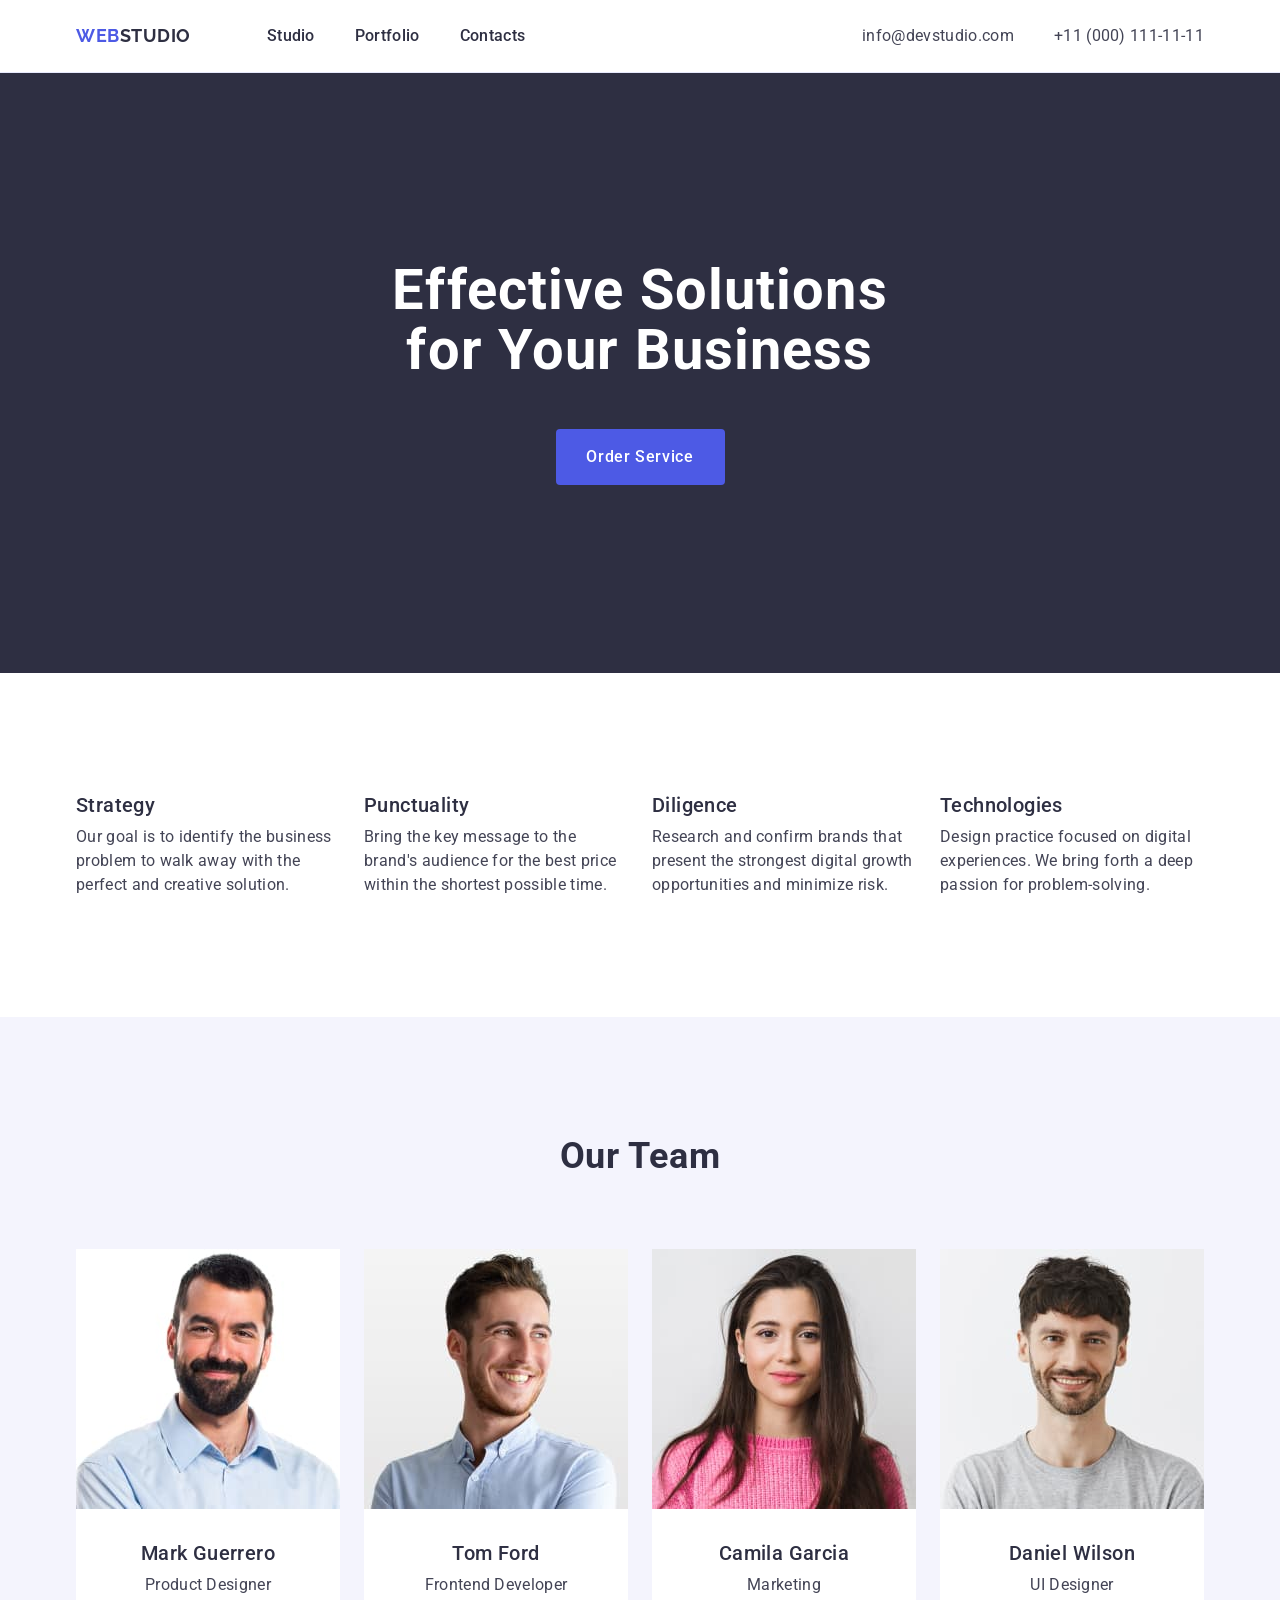
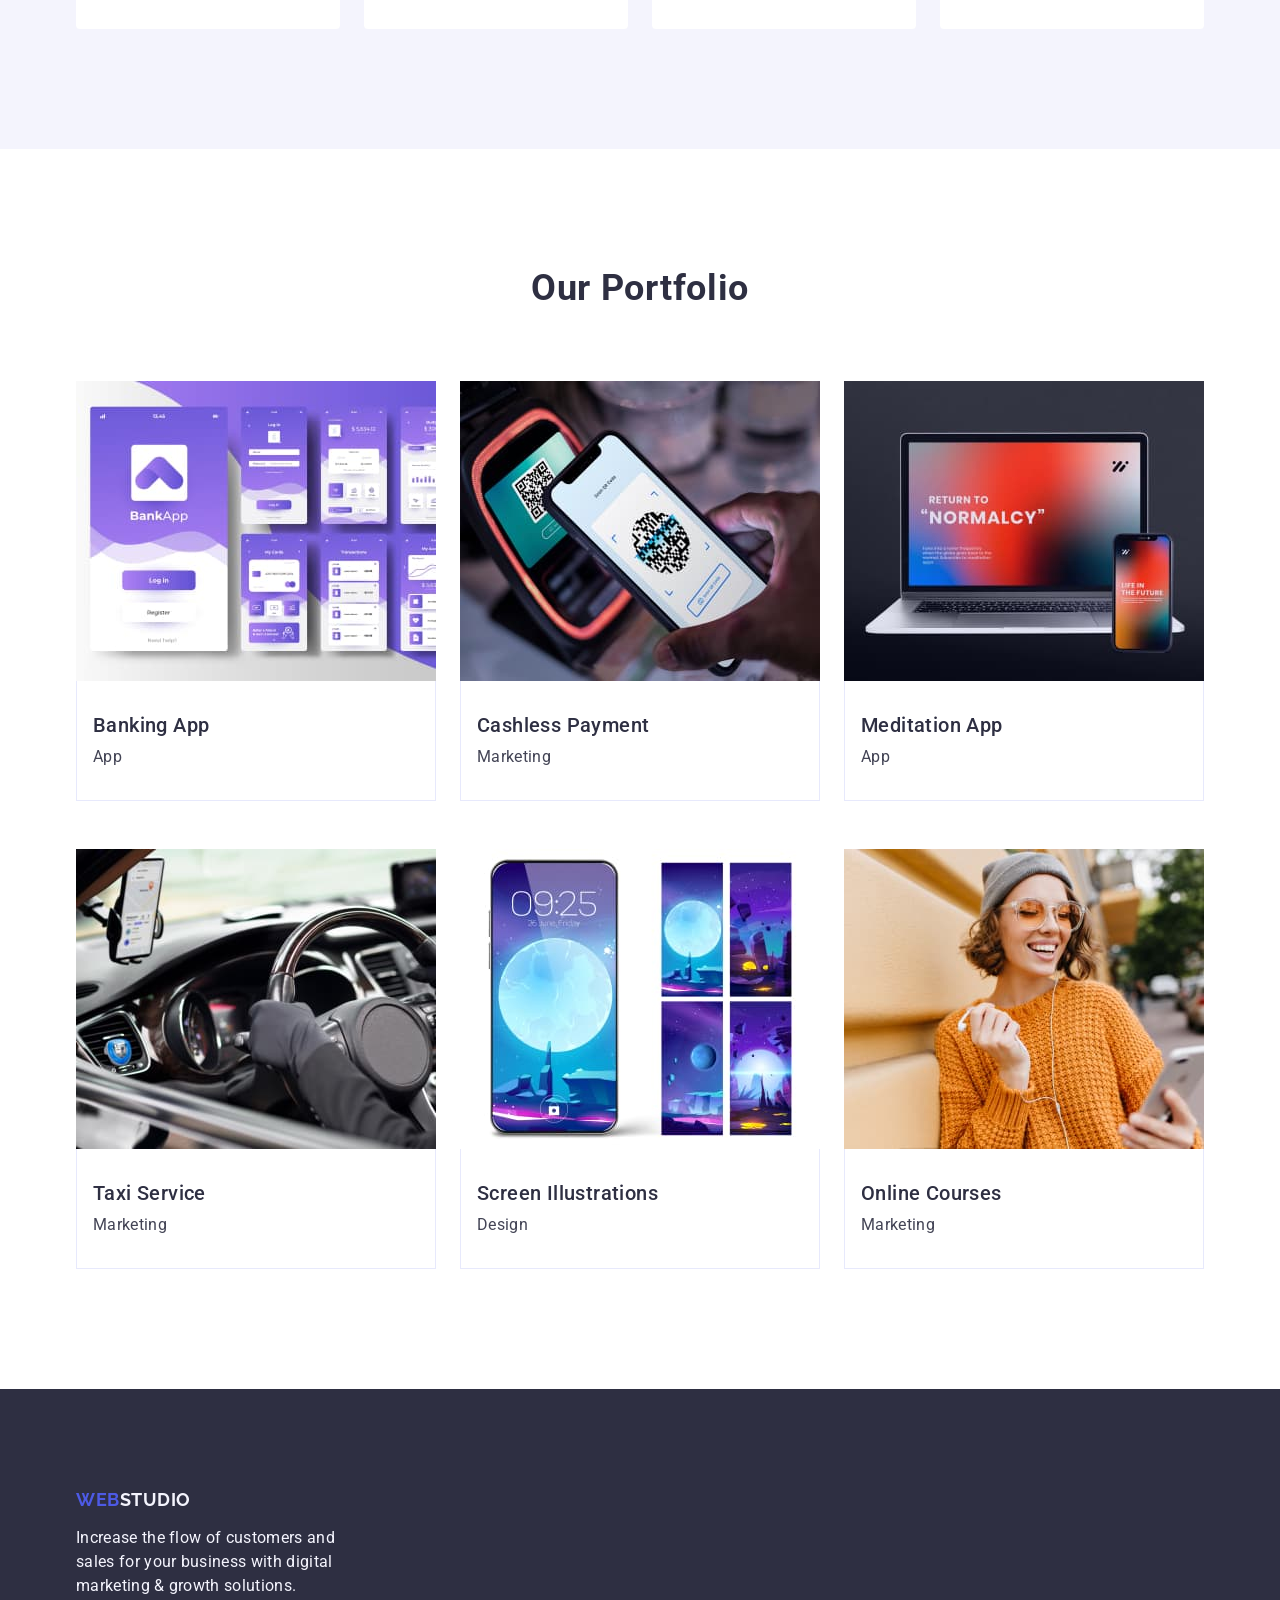
==== index.html @ 922ac71b "Initial commit" ====
<!DOCTYPE html>
<html lang="en">

<head>
    <meta charset="UTF-8">
    <meta name="viewport" content="width=device-width, initial-scale=1.0">
    <title>WebStudio</title>
    <link rel="preconnect" href="https://fonts.googleapis.com">
    <link rel="preconnect" href="https://fonts.gstatic.com" crossorigin>
    <link href="https://fonts.googleapis.com/css2?family=Raleway:wght@700&family=Roboto:wght@400;500;700&display=swap"
        rel="stylesheet">
    <link rel="stylesheet"
        href="https://cdnjs.cloudflare.com/ajax/libs/modern-normalize/3.0.0/modern-normalize.min.css">
    <link rel="stylesheet" href="./css/styles.css">
</head>

<body>
    <!--Navigation-->
    <header class="page-header">
        <div class="container header-container">
            <nav class="header-nav">
                <a class="logo header-logo" href="./index.html">Web<span class="logo-color">Studio</span></a>
                <ul class="nav-list">
                    <li class="nav-item">
                        <a class="nav-link" href="./index.html">Studio</a>
                    </li>
                    <li class="nav-item">
                        <a class="nav-link" href="">Portfolio</a>
                    </li>
                    <li class="nav-item">
                        <a class="nav-link" href="">Contacts</a>
                    </li>
                </ul>
            </nav>
            <address class="contacts">
                <ul class="contacts-list">
                    <li class="contacts-item">
                        <a class="contacts-link" href="mailto:info@devstudio.com">info@devstudio.com</a>
                    </li>
                    <li class="contacts-item">
                        <a class="contacts-link" href="tel:+110001111111">+11 (000) 111-11-11</a>
                    </li>
                </ul>
            </address>
        </div>
    </header>

    <main>
        <!--Hero section-->
        <section class="hero section">
            <div class="container">
                <h1 class="hero-title">Effective Solutions for Your Business</h1>
                <button class="hero-button" type="button">Order Service</button>
            </div>
        </section>
        <!--Benefits section-->
        <section class="benefits section">
            <div class="container">
                <h2 class="section-title visually-hidden">Benefits</h2>
                <ul class="benefits-list">
                    <li class="benefits-item">
                        <h3 class="benefits-item-title">Strategy</h3>
                        <p class="benefits-item-text">Our goal is to identify the business
                            problem to walk away with the perfect and creative solution.
                        </p>
                    </li>
                    <li class="benefits-item">
                        <h3 class="benefits-item-title">Punctuality</h3>
                        <p class="benefits-item-text">Bring the key message to the brand's audience
                            for the best price within the shortest possible
                            time.
                        </p>
                    </li>
                    <li class="benefits-item">
                        <h3 class="benefits-item-title">Diligence</h3>
                        <p class="benefits-item-text">Research and confirm brands that present the strongest
                            digital growth opportunities and minimize
                            risk.
                        </p>
                    </li>
                    <li class="benefits-item">
                        <h3 class="benefits-item-title">Technologies</h3>
                        <p class="benefits-item-text">Design practice focused on digital experiences.
                            We bring forth a deep passion for
                            problem-solving.
                        </p>
                    </li>
                </ul>
            </div>
        </section>
        <!--Team section-->
        <section class="team section">
            <div class="container">
                <h2 class="section-title">Our Team</h2>
                <ul class="team-list">
                    <li class="team-item">
                        <img class="team-item-img" src="./images/mark.jpg" alt="worker Mark" width="264" height="260">
                        <div class="team-item-container">
                            <h3 class="team-item-title">Mark Guerrero</h3>
                            <p class="team-item-text">Product Designer</p>
                        </div>
                    </li>
                    <li class="team-item">
                        <img class="team-item-img" src="./images/tom.jpg" alt="worker Tom" width="264" height="260">
                        <div class="team-item-container">
                            <h3 class="team-item-title">Tom Ford</h3>
                            <p class="team-item-text">Frontend Developer</p>
                        </div>
                    </li>
                    <li class="team-item">
                        <img class="team-item-img" src="./images/camila.jpg" alt="worker Camila" width="264"
                            height="260">
                        <div class="team-item-container">
                            <h3 class="team-item-title">Camila Garcia</h3>
                            <p class="team-item-text">Marketing</p>
                        </div>
                    </li>
                    <li class="team-item">
                        <img class="team-item-img" src="./images/daniel.jpg" alt="worker Daniel" width="264"
                            height="260">
                        <div class="team-item-container">
                            <h3 class="team-item-title">Daniel Wilson</h3>
                            <p class="team-item-text">UI Designer</p>
                        </div>
                    </li>
                </ul>
            </div>
        </section>
        <!--Portfolio section-->
        <section class="portfolio section">
            <div class="container">
                <h2 class="section-title">Our Portfolio</h2>
                <ul class="portfolio-list">
                    <li class="portfolio-item">
                        <img class="portfolio-item-img" src="./images/bankingapp.jpg" alt="banking app design"
                            width="360" height="300">
                        <div class="portfolio-item-container">
                            <h3 class="portfolio-item-title">Banking App</h3>
                            <p class="portfolio-item-text">App</p>
                        </div>
                    </li>
                    <li class="portfolio-item">
                        <img class="portfolio-item-img" src="./images/cashlesspayment.jpg" alt="payment using qr code"
                            width="360" height="300">
                        <div class="portfolio-item-container">
                            <h3 class="portfolio-item-title">Cashless Payment</h3>
                            <p class="portfolio-item-text">Marketing</p>
                        </div>
                    </li>
                    <li class="portfolio-item">
                        <img class="portfolio-item-img" src="./images/meditationapp.jpg" alt="laptop and phone"
                            width="360" height="300">
                        <div class="portfolio-item-container">
                            <h3 class="portfolio-item-title">Meditation App</h3>
                            <p class="portfolio-item-text">App</p>
                        </div>
                    </li>
                    <li class="portfolio-item">
                        <img class="portfolio-item-img" src="./images/taxiservice.jpg" alt="car interior" width="360"
                            height="300">
                        <div class="portfolio-item-container">
                            <h3 class="portfolio-item-title">Taxi Service</h3>
                            <p class="portfolio-item-text">Marketing</p>
                        </div>
                    </li>
                    <li class="portfolio-item">
                        <img class="portfolio-item-img" src="./images/screenillustrations.jpg" alt="phone home screen"
                            width="360" height="300">
                        <div class="portfolio-item-container">
                            <h3 class="portfolio-item-title">Screen Illustrations</h3>
                            <p class="portfolio-item-text">Design</p>
                        </div>
                    </li>
                    <li class="portfolio-item">
                        <img class="portfolio-item-img" src="./images/onlinecourses.jpg"
                            alt="girl with headphones and a phone in her hands" width="360" height="300">
                        <div class="portfolio-item-container">
                            <h3 class="portfolio-item-title">Online Courses</h3>
                            <p class="portfolio-item-text">Marketing</p>
                        </div>
                    </li>
                </ul>
            </div>
        </section>
    </main>

    <footer class="page-footer">
        <div class="container">
            <a class="logo footer-logo" href="./index.html">Web<span class="logo-color">Studio</span></a>
            <p class="footer-text">Increase the flow of customers and sales for your business
                with digital marketing & growth solutions.
            </p>
        </div>
    </footer>
</body>

</html>
---- css/styles.css ----
ul,
ol {
    list-style-type: none;
    margin: 0;
    padding: 0;
}

.container {
    max-width: 1158px;
    padding: 0 15px;
    margin: 0 auto;
}

h1, h2, h3, h4, h5, h6, p {
    margin: 0;
}

a {
    text-decoration: none;
    color: inherit;
}

button {
    cursor: pointer;
}

body {
    font-family: "Roboto", sans-serif;
    color: #434455;
    background-color: #fff;
}

img {
    display: block;
    max-width: 100%;
    height: auto;
}

.section {
    padding: 120px 0;
}

/*=============HEADER STYLES==========*/
.page-header {
    border-bottom: 1px solid #e7e9fc;
}

.header-container {
    display: flex;
    align-items: center;
}

.header-nav {
    display: flex;
    align-items: center;
}

.nav-list {
    display: flex;
    align-items: center;
    gap: 40px;
}

.header-logo {
    padding: 24px 0;
    margin-right: 76px;
}

.logo {
    font-family: "Raleway", sans-serif;
    font-weight: 700;
    font-size: 18px;
    line-height: 1.17;
    letter-spacing: 0.03em;
    text-transform: uppercase;
    color: #4d5ae5;
}

.header-logo .logo-color {
    color: #2e2f42;
}

.nav-link {
    display: block;
    padding: 24px 0;
    font-weight: 500;
    font-size: 16px;
    line-height: 1.5;
    letter-spacing: 0.02em;
    color: #2e2f42;
}

.nav-link:hover,
.nav-link:focus,
.contacts-link:hover,
.contacts-link:focus {
    color: #404bbf;
}

.contacts {
    font-style: normal;
    margin-left: auto;
}

.contacts-list {
    display: flex;
    align-items: center;
    gap: 40px;
}

.contacts-link {
    font-size: 16px;
    line-height: 1.5;
    letter-spacing: 0.02em;
    color: #434455;
    display: block;
    padding: 24px 0;
}

/*============/HEADER STYLES==========*/

/*=============MAIN STYLES============*/
.section-title {
    font-weight: 700;
    font-size: 36px;
    line-height: 1.11;
    letter-spacing: 0.02em;
    text-align: center;
    color: #2e2f42;
    text-transform: capitalize;
    margin-bottom: 72px;
}

.hero {
    padding: 188px 0;
}

.hero {
    background-color: #2e2f42;
}

.hero-title {
    font-weight: 700;
    font-size: 56px;
    line-height: 1.07;
    letter-spacing: 0.02em;
    text-align: center;
    color: #fff;
    margin-right: auto;
    margin-left: auto;
    margin-bottom: 48px;
    max-width: 496px;
}

.hero-button {
    font-weight: 500;
    font-size: 16px;
    line-height: 1.5;
    letter-spacing: 0.04em;
    color: #fff;
    background-color: #4d5ae5;
    margin-right: auto;
    margin-left: auto;
    display: block;
    min-width: 169px;
    height: 56px;
    border: none;
    border-radius: 4px;
}

.hero-button:hover,
.hero-button:focus {
    background-color: #404bbf;
}

.benefits-list {
    display: flex;
    gap: 24px;
}

.benefits-item {
    width: calc((100% - 72px) / 4);
}

.benefits-item-title {
    font-weight: 500;
    font-size: 20px;
    line-height: 1.2;
    letter-spacing: 0.02em;
    color: #2e2f42;
    margin-bottom: 8px;
}

.benefits-item-text {
    font-size: 16px;
    line-height: 1.5;
    letter-spacing: 0.02em;
    color: #434455;
}

.visually-hidden {
    position: absolute;
    width: 1px;
    height: 1px;
    margin: -1px;
    border: 0;
    padding: 0;
    white-space: nowrap;
    clip-path: inset(100%);
    clip: rect(0 0 0 0);
    overflow: hidden;
}

.team {
    background-color: #f4f4fd;
}

.team-item {
    background-color: #FFFFFF;
    border-radius: 0 0 4px 4px;
    width: calc((100% - 72) / 4);
}

.team-list {
    display: flex;
    gap: 24px;
}

.team-item-container {
    padding: 32px 0;
}

.team-item-title {
    font-weight: 500;
    font-size: 20px;
    line-height: 1.2;
    letter-spacing: 0.02em;
    text-align: center;
    color: #2e2f42;
    margin-bottom: 8px;
}

.team-item-text {
    font-size: 16px;
    line-height: 1.5;
    letter-spacing: 0.02em;
    text-align: center;
    color: #434455;
}

.portfolio-list {
    display: flex;
    flex-wrap:wrap;
    column-gap: 24px;
    row-gap: 48px;
}

.portfolio-item-title {
    font-weight: 500;
    font-size: 20px;
    line-height: 1.2;
    letter-spacing: 0.02em;
    color: #2e2f42;
    margin-bottom: 8px;
}

.portfolio-item-text {
    font-size: 16px;
    line-height: 1.5;
    letter-spacing: 0.02em;
    color: #434455;
}

.portfolio-item-container {
    border-bottom: 1px solid #e7e9fc;
    border-left: 1px solid #e7e9fc;
    border-right: 1px solid #e7e9fc;
    padding: 32px 16px;
    width: 360px;
    height: 120px;
}

.portfolio-item {
    width: calc((100% - 48px) / 3);
}
/*============/MAIN STYLES============*/

/*=============FOOTER STYLES==========*/
.page-footer {
    background-color: #2e2f42;
    padding: 100px 0;
}

.footer-logo .logo-color {
    color: #f4f4fd;
}

.footer-text {
    font-size: 16px;
    line-height: 1.5;
    letter-spacing: 0.02em;
    color: #f4f4fd;
    width: 264px;
}

.footer-logo {
    display: inline-block;
    margin-bottom: 16px;
}

/*============/FOOTER STYLES==========*/
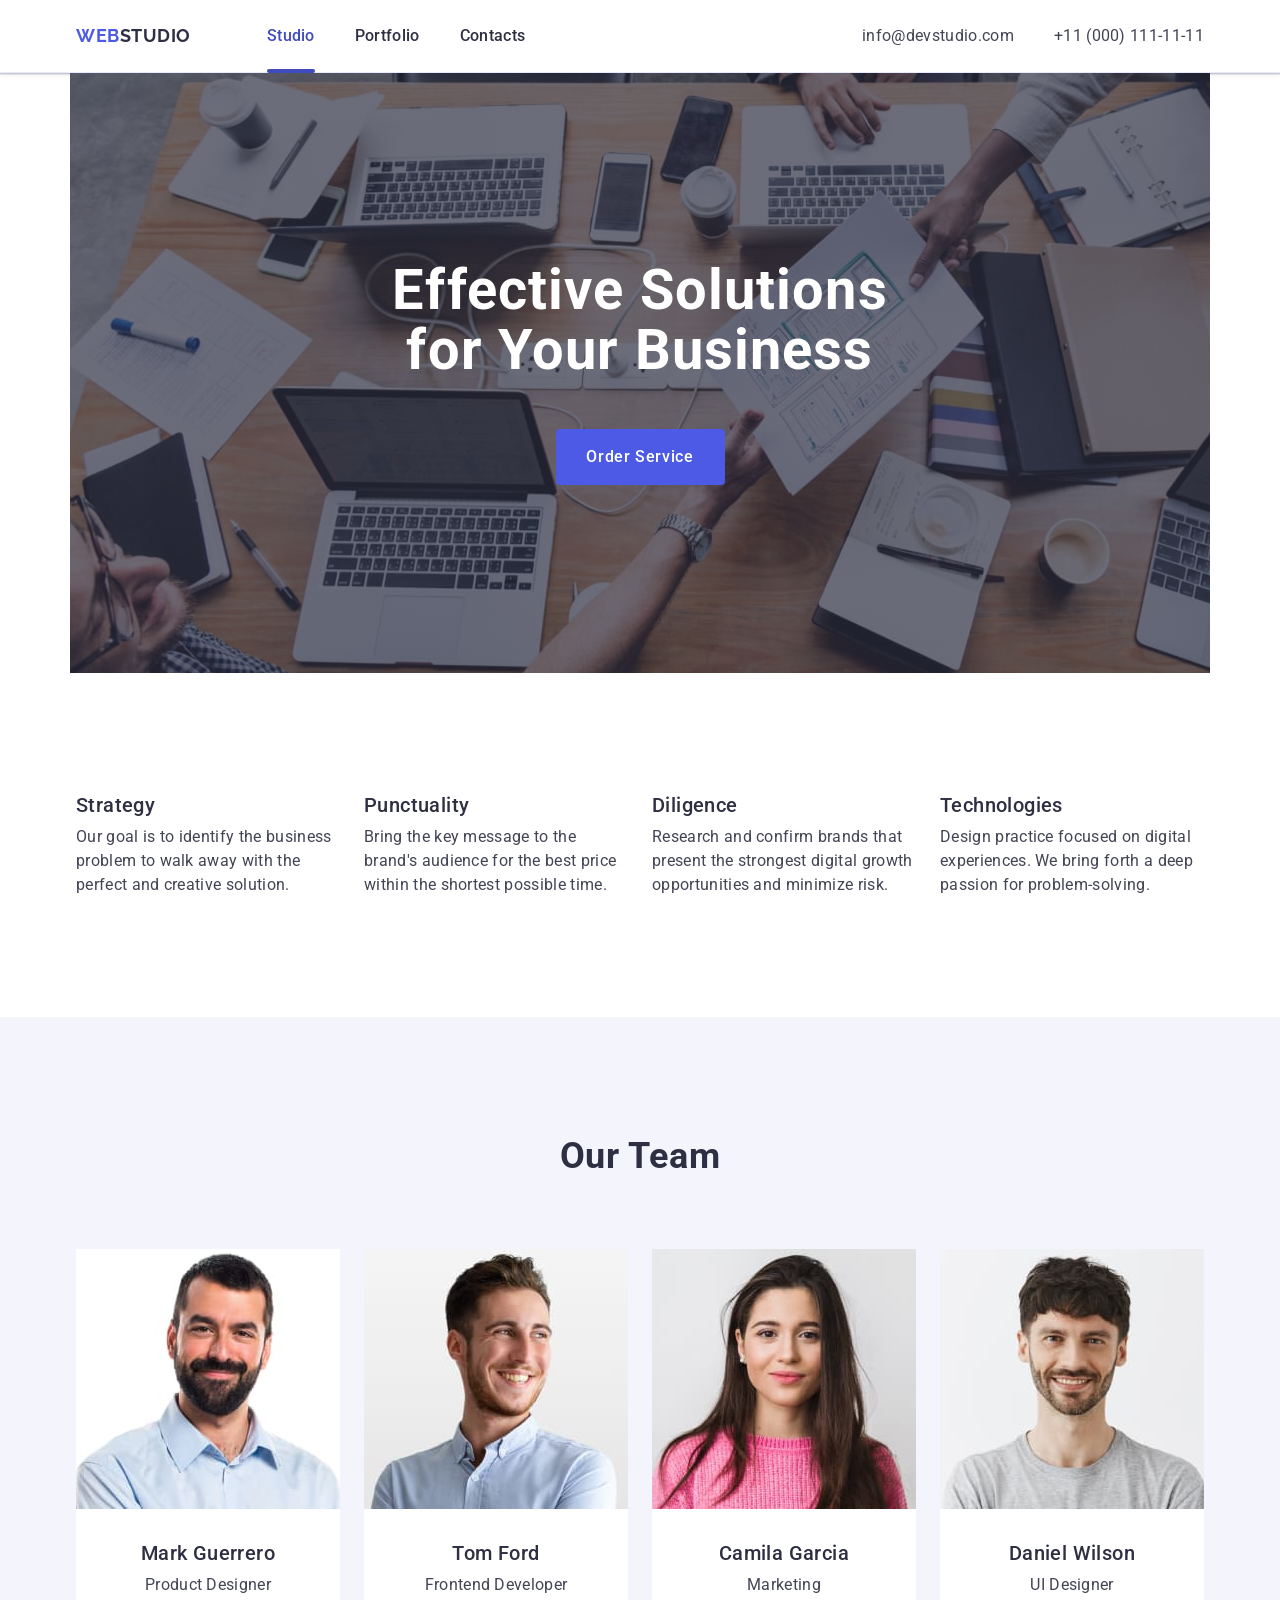
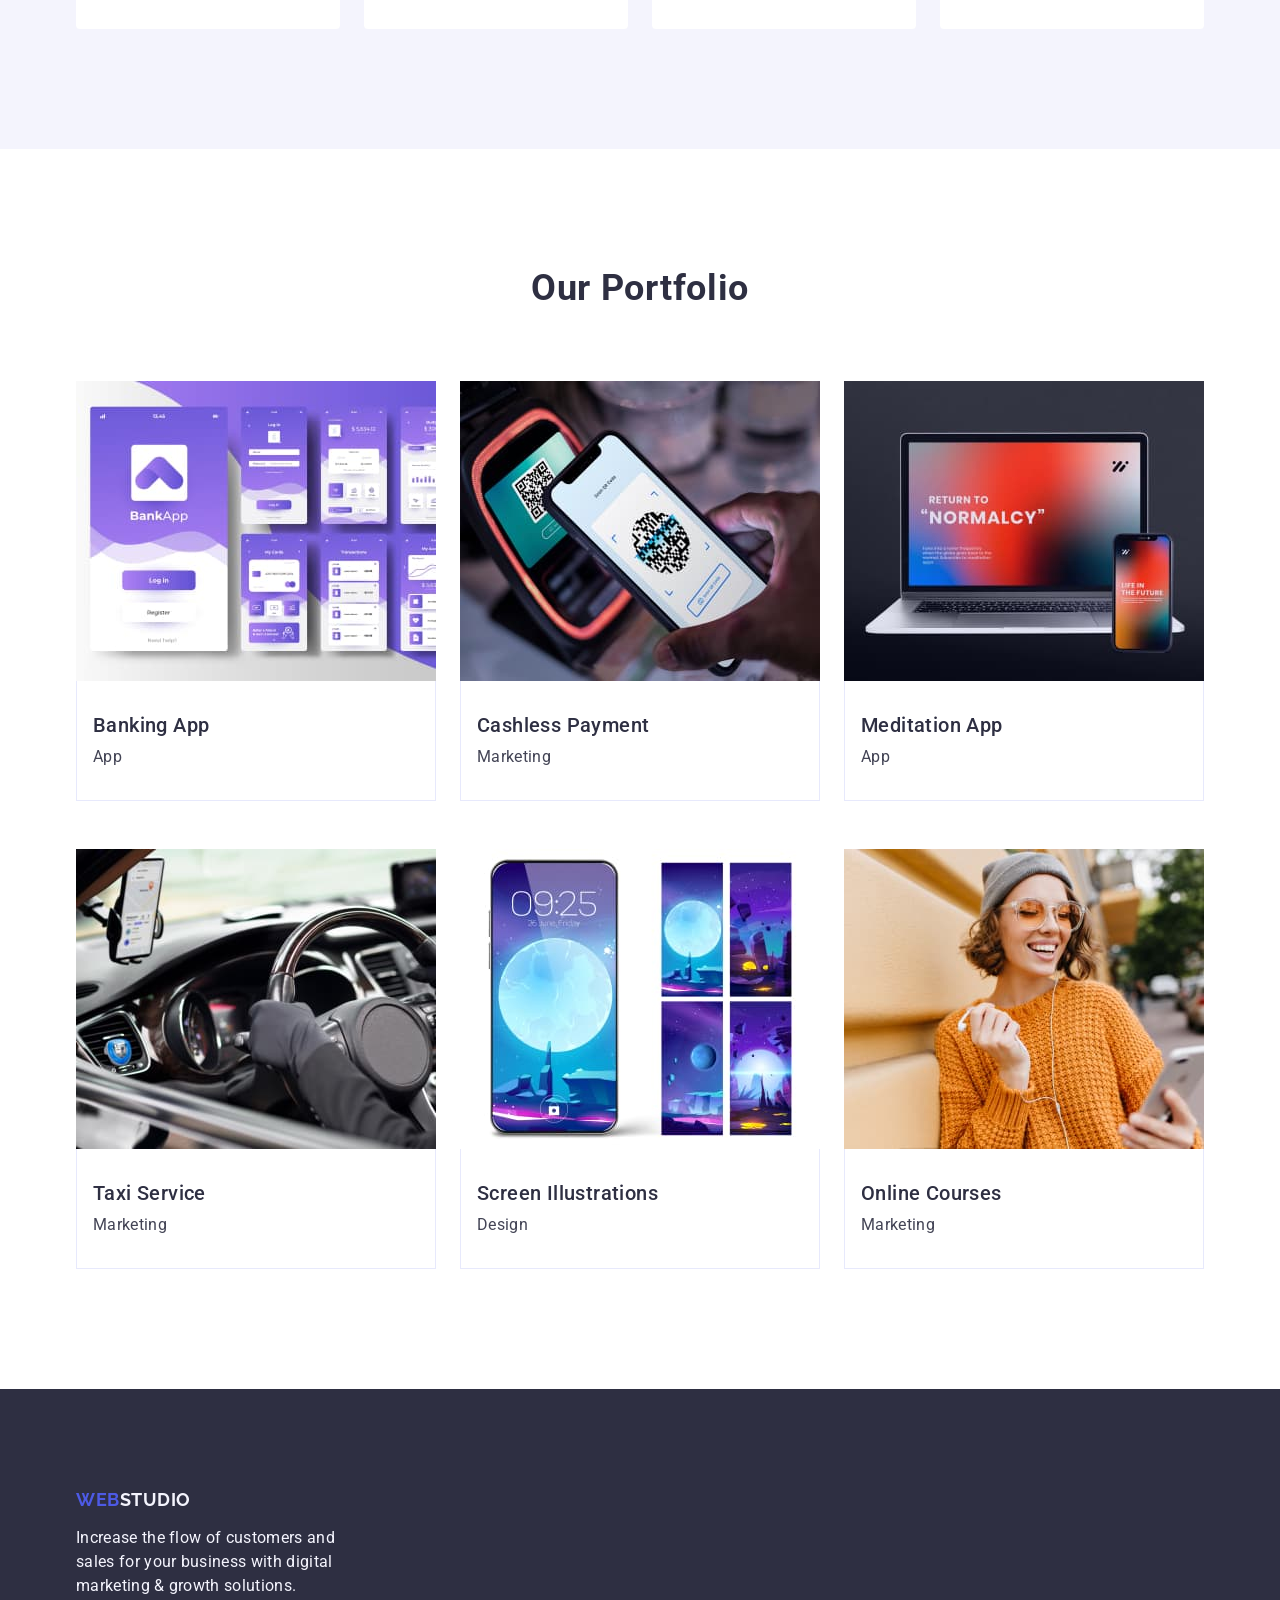
==== commit 64e8bf58: "hm4-edits" ====
--- a/index.html
+++ b/index.html
@@ -22,7 +22,7 @@
                 <a class="logo header-logo" href="./index.html">Web<span class="logo-color">Studio</span></a>
                 <ul class="nav-list">
                     <li class="nav-item">
-                        <a class="nav-link" href="./index.html">Studio</a>
+                        <a class="nav-link current" href="./index.html">Studio</a>
                     </li>
                     <li class="nav-item">
                         <a class="nav-link" href="">Portfolio</a>
--- a/css/styles.css
+++ b/css/styles.css
@@ -43,6 +43,7 @@
 /*=============HEADER STYLES==========*/
 .page-header {
     border-bottom: 1px solid #e7e9fc;
+    box-shadow: 0 1px 6px 0 rgba(46, 47, 66, 0.08), 0 1px 1px 0 rgba(46, 47, 66, 0.16), 0 2px 1px 0 rgba(46, 47, 66, 0.08);
 }
 
 .header-container {
@@ -59,6 +60,21 @@
     display: flex;
     align-items: center;
     gap: 40px;
+}
+
+.nav-link.current {
+    position: relative;
+}
+
+.nav-link.current::after {
+    content: "";
+    position: absolute;
+    left: 0;
+    bottom: -1px;
+    border-radius: 2px;
+    width: 100%;
+    height: 4px;
+    background-color: #404bbf;
 }
 
 .header-logo {
@@ -88,12 +104,14 @@
     line-height: 1.5;
     letter-spacing: 0.02em;
     color: #2e2f42;
+    transition: color 250ms cubic-bezier(0.4, 0, 0.2, 1);
 }
 
 .nav-link:hover,
 .nav-link:focus,
 .contacts-link:hover,
-.contacts-link:focus {
+.contacts-link:focus,
+.nav-link.current {
     color: #404bbf;
 }
 
@@ -115,6 +133,7 @@
     color: #434455;
     display: block;
     padding: 24px 0;
+    transition: color 250ms cubic-bezier(0.4, 0, 0.2, 1);
 }
 
 /*============/HEADER STYLES==========*/
@@ -136,9 +155,12 @@
 }
 
 .hero {
-    background-color: #2e2f42;
-}
-
+    background-image: linear-gradient(rgba(46, 47, 66, 0.7), rgba(46, 47, 66, 0.7)), url(../images/office.jpg);
+    background-repeat: no-repeat;
+    max-width: 1140px;
+    margin-left: auto;
+    margin-right: auto;
+}
 .hero-title {
     font-weight: 700;
     font-size: 56px;
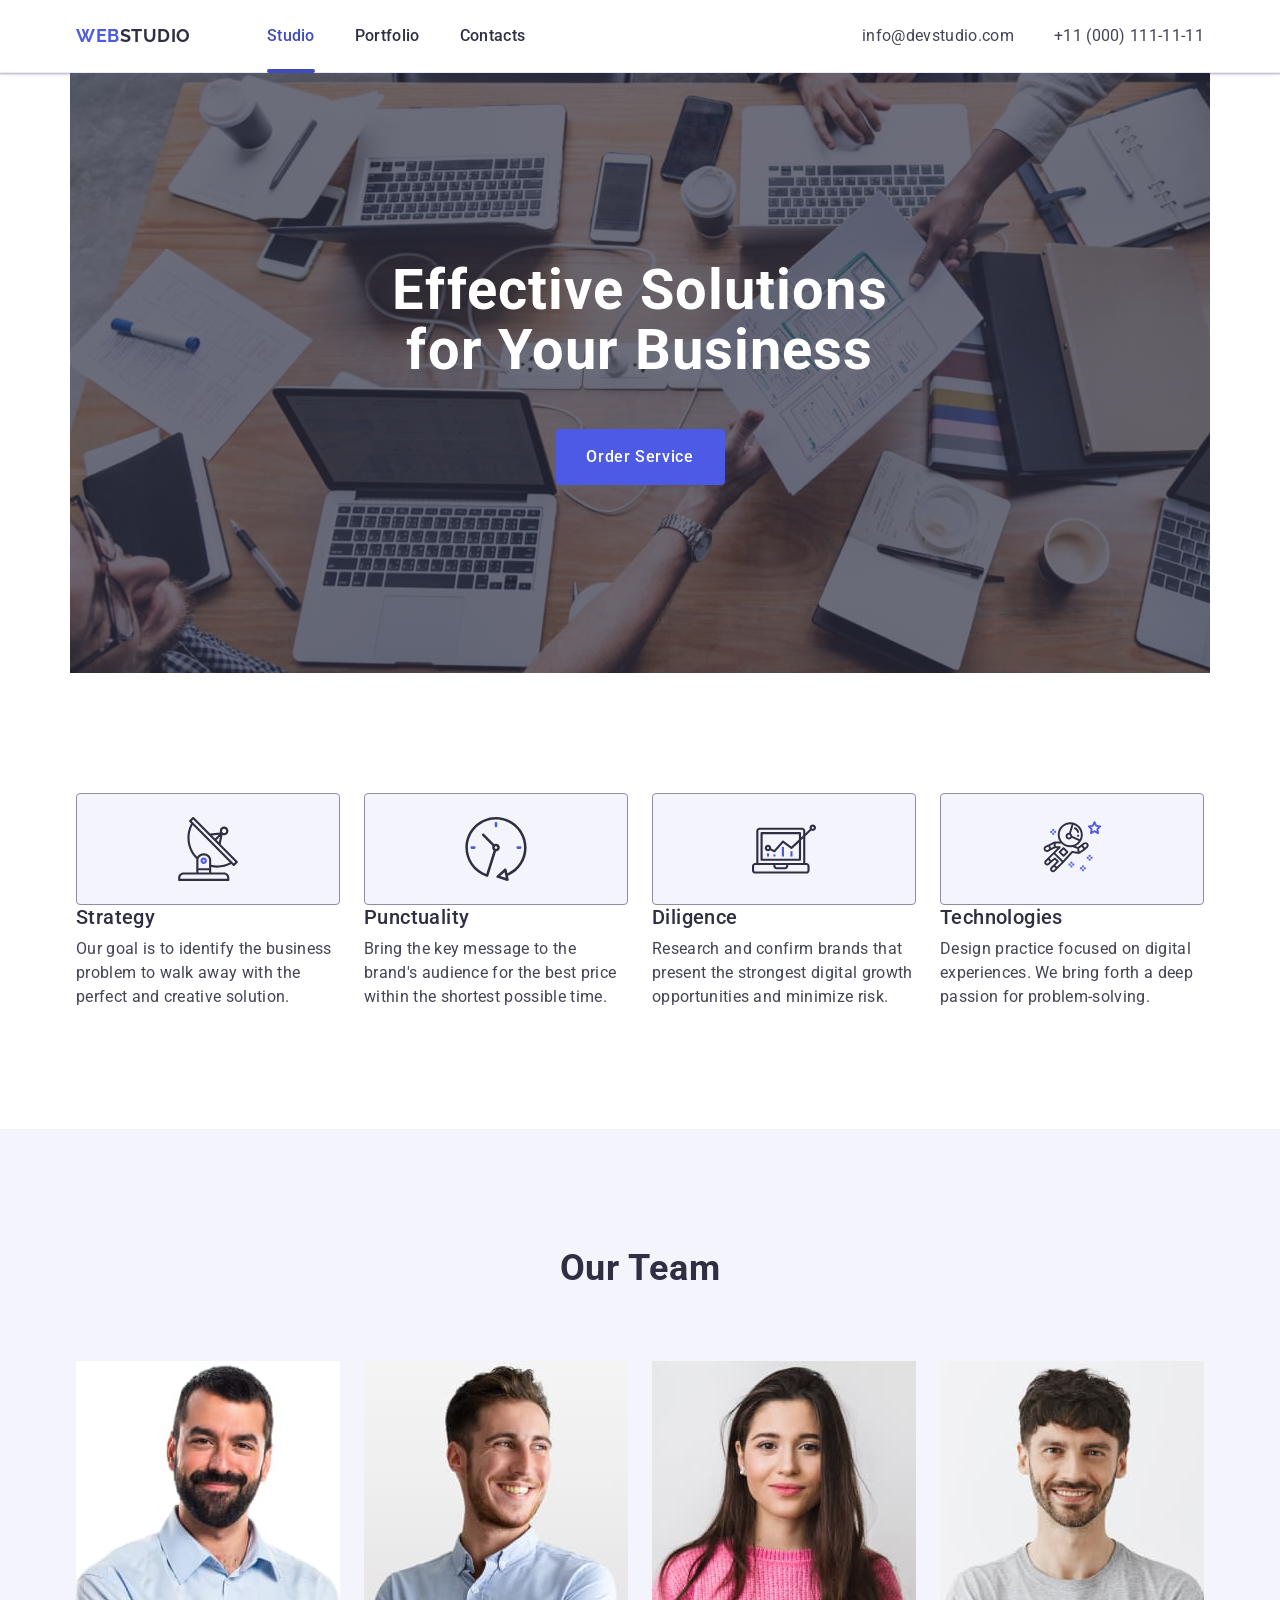
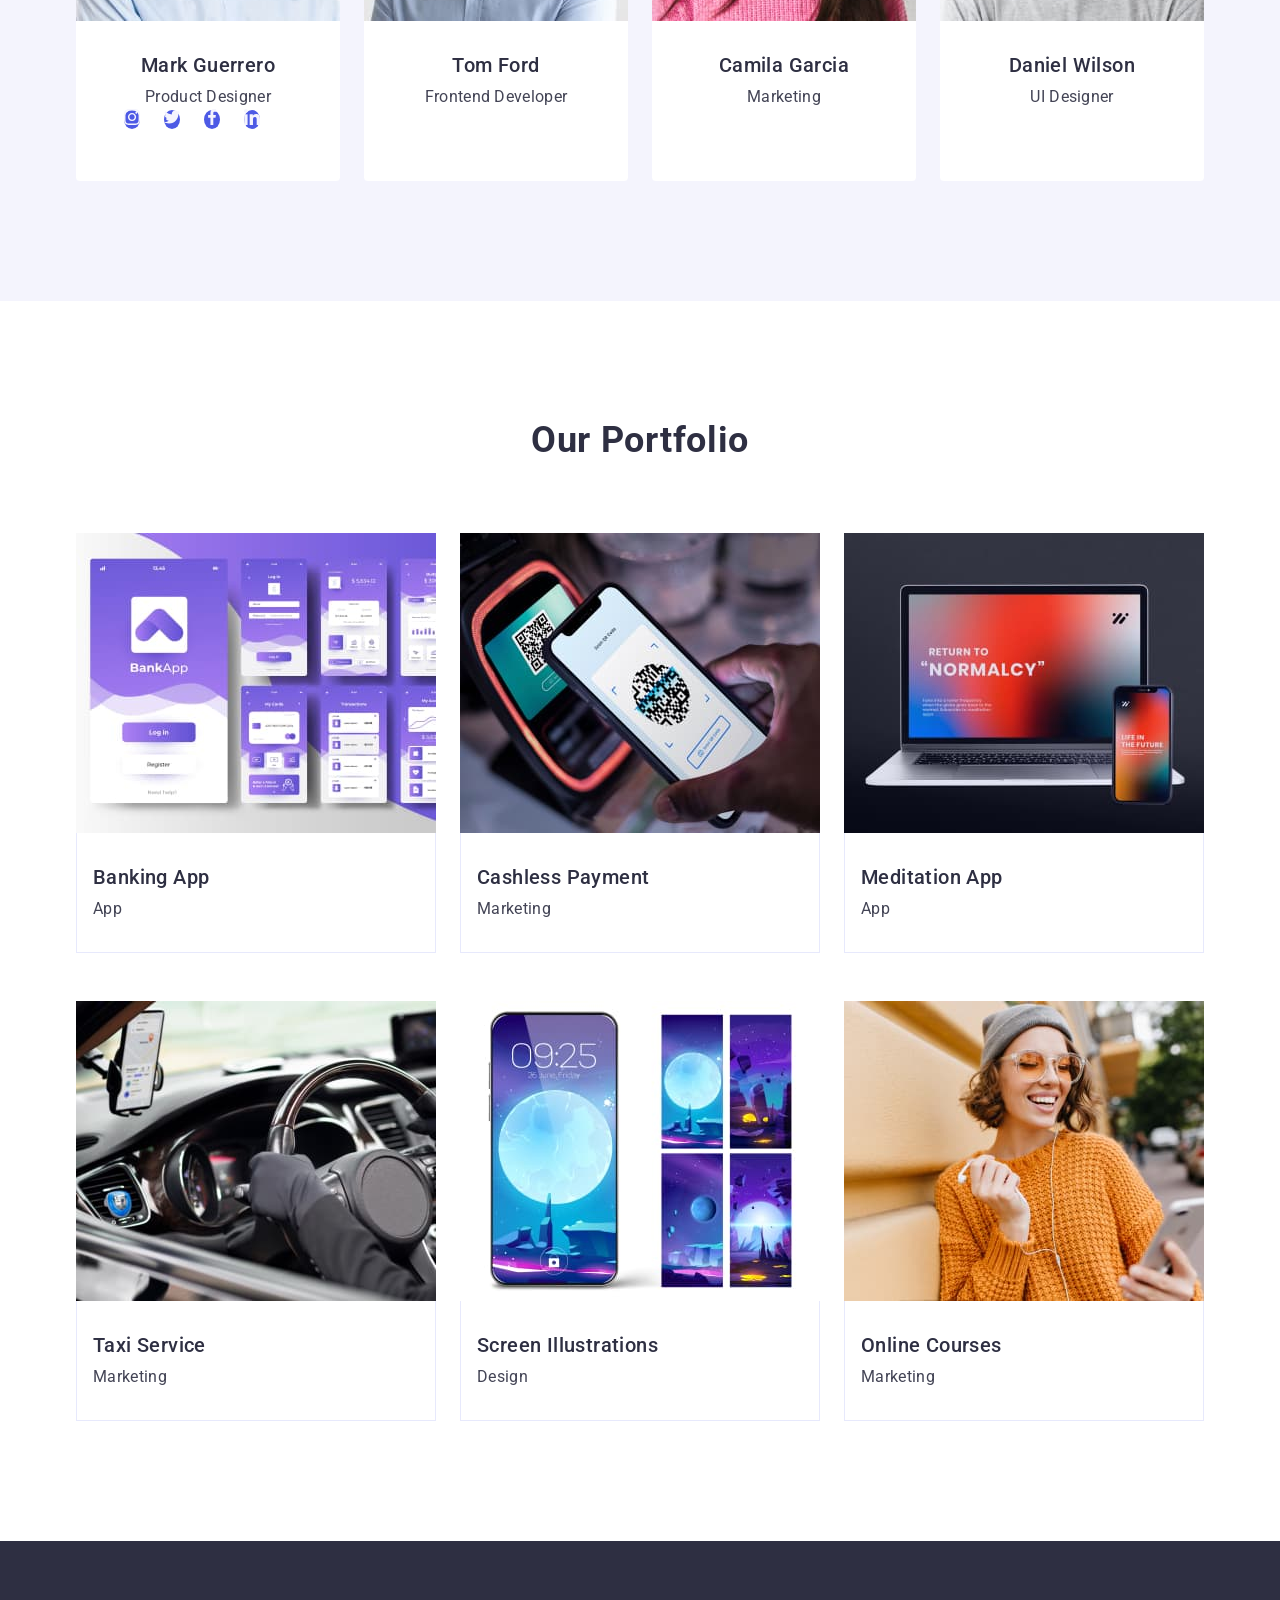
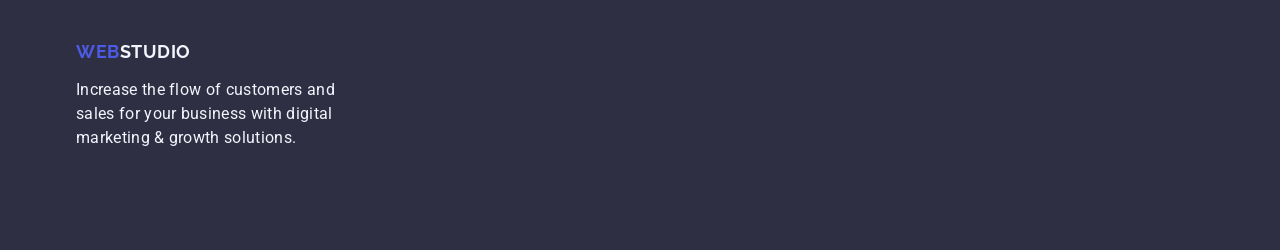
==== commit bbfb13c4: "hm3-edits" ====
--- a/index.html
+++ b/index.html
@@ -59,12 +59,22 @@
                 <h2 class="section-title visually-hidden">Benefits</h2>
                 <ul class="benefits-list">
                     <li class="benefits-item">
+                        <div class="benefits-icon-container">
+                            <svg class="benefits-icon" width="64" height="64">
+                                <use href="./images/symbol-defs.svg#icon-antenna"></use>
+                            </svg>
+                        </div>
                         <h3 class="benefits-item-title">Strategy</h3>
                         <p class="benefits-item-text">Our goal is to identify the business
                             problem to walk away with the perfect and creative solution.
                         </p>
                     </li>
                     <li class="benefits-item">
+                        <div class="benefits-icon-container">
+                            <svg class="benefits-icon" width="64" height="64">
+                                <use href="./images/symbol-defs.svg#icon-clock"></use>
+                            </svg>
+                        </div>
                         <h3 class="benefits-item-title">Punctuality</h3>
                         <p class="benefits-item-text">Bring the key message to the brand's audience
                             for the best price within the shortest possible
@@ -72,6 +82,11 @@
                         </p>
                     </li>
                     <li class="benefits-item">
+                        <div class="benefits-icon-container">
+                            <svg class="benefits-icon" width="64" height="64">
+                                <use href="./images/symbol-defs.svg#icon-diagram"></use>
+                            </svg>
+                        </div>
                         <h3 class="benefits-item-title">Diligence</h3>
                         <p class="benefits-item-text">Research and confirm brands that present the strongest
                             digital growth opportunities and minimize
@@ -79,6 +94,11 @@
                         </p>
                     </li>
                     <li class="benefits-item">
+                        <div class="benefits-icon-container">
+                            <svg class="benefits-icon" width="64" height="64">
+                                <use href="./images/symbol-defs.svg#icon-astronaut"></use>
+                            </svg>
+                        </div>
                         <h3 class="benefits-item-title">Technologies</h3>
                         <p class="benefits-item-text">Design practice focused on digital experiences.
                             We bring forth a deep passion for
@@ -98,6 +118,38 @@
                         <div class="team-item-container">
                             <h3 class="team-item-title">Mark Guerrero</h3>
                             <p class="team-item-text">Product Designer</p>
+                            <div class="svg-icon-container">
+                                <ul class="team-item-list">
+                                    <li class="team-list-icon">
+                                        <a href="" class="team-link-icon">
+                                            <svg class="team-icon-svg" width="16" height="16">
+                                                <use href="./images/symbol-defs.svg#icon-instagram"></use>
+                                            </svg>
+                                        </a>
+                                    </li>
+                                    <li class="team-list-icon">
+                                        <a href="" class="team-link-icon">
+                                            <svg class="team-icon-svg" width="16" height="16">
+                                                <use href="./images/symbol-defs.svg#icon-twitter"></use>
+                                            </svg>
+                                        </a>
+                                    </li>
+                                    <li class="team-list-icon">
+                                        <a href="" class="team-link-icon">
+                                            <svg class="team-icon-svg" width="16" height="16">
+                                                <use href="./images/symbol-defs.svg#icon-facebook"></use>
+                                            </svg>
+                                        </a>
+                                    </li>
+                                    <li class="team-list-icon">
+                                        <a href="" class="team-link-icon">
+                                            <svg class="team-icon-svg" width="16" height="16">
+                                                <use href="./images/symbol-defs.svg#icon-linkedin"></use>
+                                            </svg>
+                                        </a>
+                                    </li>
+                                </ul>
+                            </div>
                         </div>
                     </li>
                     <li class="team-item">
--- a/css/styles.css
+++ b/css/styles.css
@@ -202,6 +202,18 @@
 
 .benefits-item {
     width: calc((100% - 72px) / 4);
+}
+
+.benefits-icon-container {
+    background: #f4f4fd;
+    border: 1px solid #8e8f99;
+    border-radius: 4px;
+    width: 264px;
+    height: 112px;
+    display: flex;
+    align-items: center;
+    justify-content: center;
+        
 }
 
 .benefits-item-title {
@@ -252,6 +264,25 @@
     padding: 32px 0;
 }
 
+.svg-icon-container {
+    width: 232px;
+    height: 40px;
+}
+
+.team-link-icon {
+    width: 40px;
+    height: 40px;
+    background: #4D5AE5;
+    border-radius: 50%;
+}
+
+.team-item-list {
+    display: flex;
+    align-items: center;
+    justify-content: center;
+    column-gap: 24px;
+}
+
 .team-item-title {
     font-weight: 500;
     font-size: 20px;
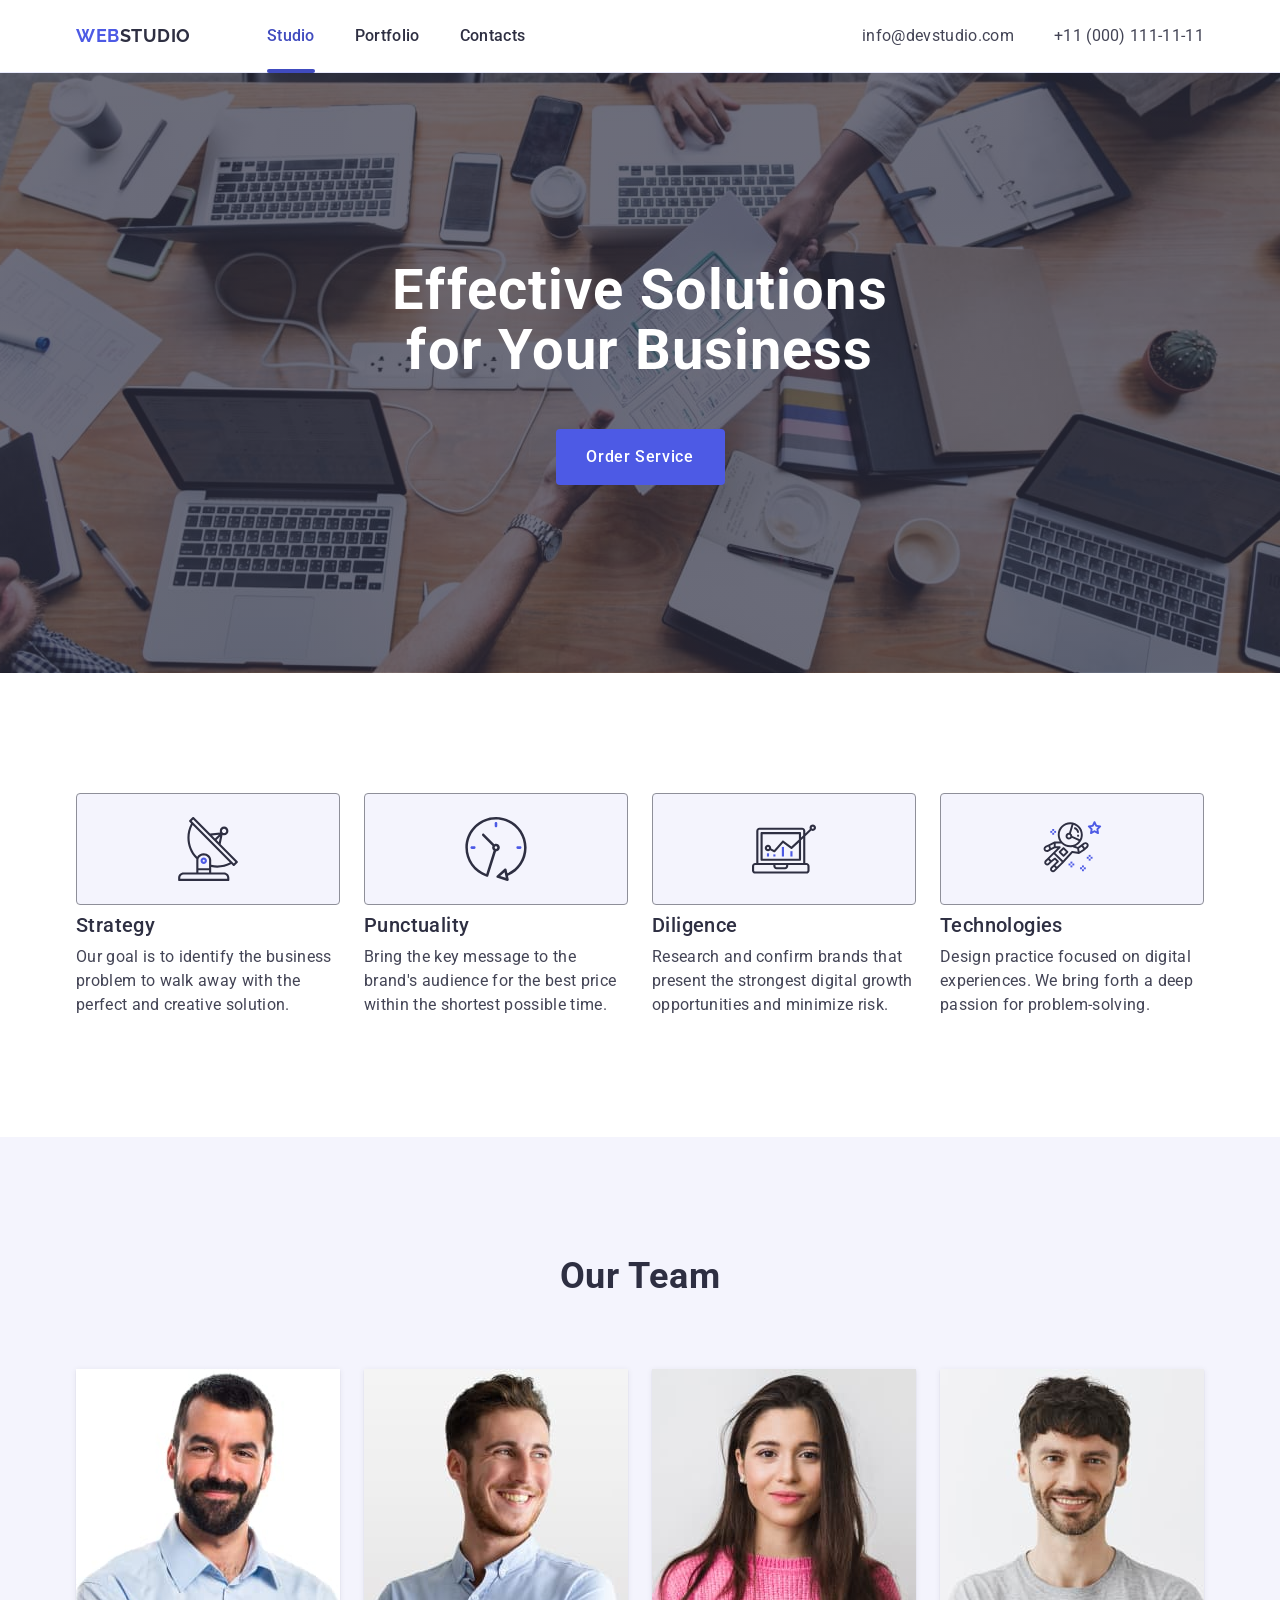
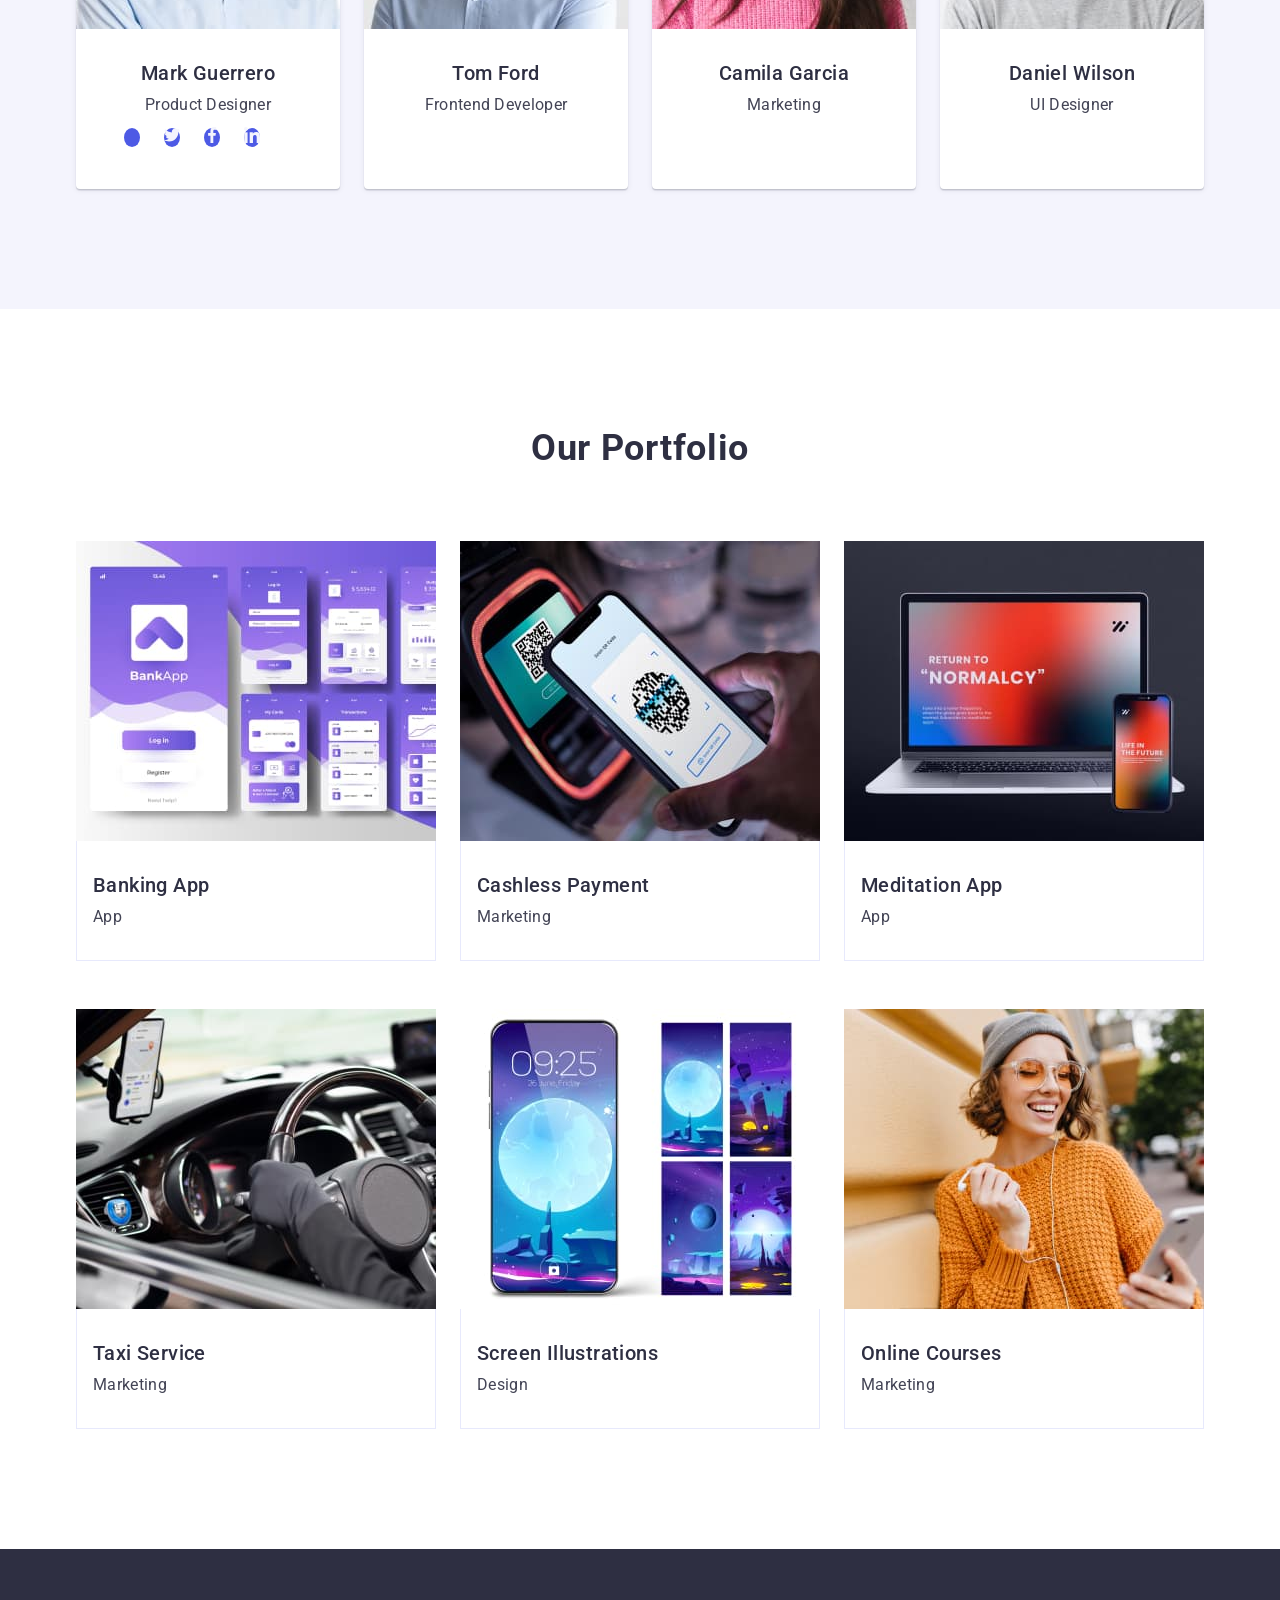
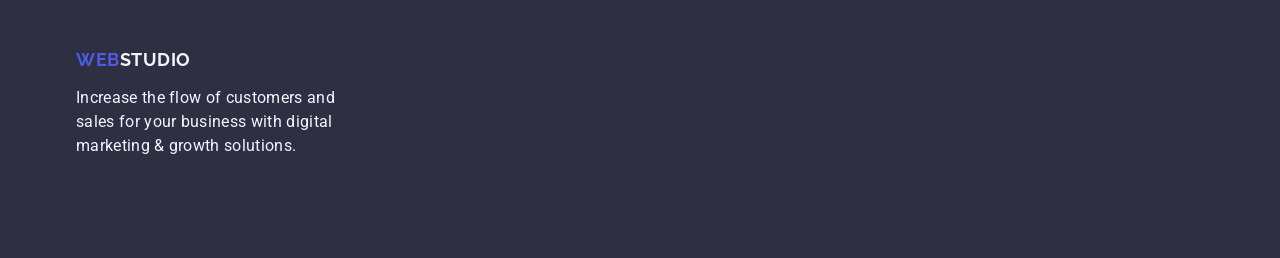
==== commit 773ad654: "edits" ====
--- a/index.html
+++ b/index.html
@@ -61,7 +61,7 @@
                     <li class="benefits-item">
                         <div class="benefits-icon-container">
                             <svg class="benefits-icon" width="64" height="64">
-                                <use href="./images/symbol-defs.svg#icon-antenna"></use>
+                                <use href="./images/icons.svg#icon-antenna"></use>
                             </svg>
                         </div>
                         <h3 class="benefits-item-title">Strategy</h3>
@@ -72,7 +72,7 @@
                     <li class="benefits-item">
                         <div class="benefits-icon-container">
                             <svg class="benefits-icon" width="64" height="64">
-                                <use href="./images/symbol-defs.svg#icon-clock"></use>
+                                <use href="./images/icons.svg#icon-clock"></use>
                             </svg>
                         </div>
                         <h3 class="benefits-item-title">Punctuality</h3>
@@ -84,7 +84,7 @@
                     <li class="benefits-item">
                         <div class="benefits-icon-container">
                             <svg class="benefits-icon" width="64" height="64">
-                                <use href="./images/symbol-defs.svg#icon-diagram"></use>
+                                <use href="./images/icons.svg#icon-diagram"></use>
                             </svg>
                         </div>
                         <h3 class="benefits-item-title">Diligence</h3>
@@ -96,7 +96,7 @@
                     <li class="benefits-item">
                         <div class="benefits-icon-container">
                             <svg class="benefits-icon" width="64" height="64">
-                                <use href="./images/symbol-defs.svg#icon-astronaut"></use>
+                                <use href="./images/icons.svg#icon-astronaut"></use>
                             </svg>
                         </div>
                         <h3 class="benefits-item-title">Technologies</h3>
@@ -118,38 +118,37 @@
                         <div class="team-item-container">
                             <h3 class="team-item-title">Mark Guerrero</h3>
                             <p class="team-item-text">Product Designer</p>
-                            <div class="svg-icon-container">
-                                <ul class="team-item-list">
-                                    <li class="team-list-icon">
-                                        <a href="" class="team-link-icon">
-                                            <svg class="team-icon-svg" width="16" height="16">
-                                                <use href="./images/symbol-defs.svg#icon-instagram"></use>
-                                            </svg>
-                                        </a>
-                                    </li>
-                                    <li class="team-list-icon">
-                                        <a href="" class="team-link-icon">
-                                            <svg class="team-icon-svg" width="16" height="16">
-                                                <use href="./images/symbol-defs.svg#icon-twitter"></use>
-                                            </svg>
-                                        </a>
-                                    </li>
-                                    <li class="team-list-icon">
-                                        <a href="" class="team-link-icon">
-                                            <svg class="team-icon-svg" width="16" height="16">
-                                                <use href="./images/symbol-defs.svg#icon-facebook"></use>
-                                            </svg>
-                                        </a>
-                                    </li>
-                                    <li class="team-list-icon">
-                                        <a href="" class="team-link-icon">
-                                            <svg class="team-icon-svg" width="16" height="16">
-                                                <use href="./images/symbol-defs.svg#icon-linkedin"></use>
-                                            </svg>
-                                        </a>
-                                    </li>
-                                </ul>
-                            </div>
+                            <ul class="team-item-list">
+                                <li class="team-list-icon">
+                                    <a href="" class="team-link-icon">
+                                        <svg class="team-icon-svg" width="16" height="16">
+                                            <use href="./images/icons.svg"></use>
+                                        </svg>
+                                    </a>
+                                </li>
+                                <li class="team-list-icon">
+                                    <a href="" class="team-link-icon">
+                                        <svg class="team-icon-svg" width="16" height="16">
+                                            <use href="./images/icons.svg#icon-twitter"></use>
+                                        </svg>
+                                    </a>
+                                </li>
+                                <li class="team-list-icon">
+                                    <a href="" class="team-link-icon">
+                                        <svg class="team-icon-svg" width="16" height="16">
+                                            <use href="./images/icons.svg#icon-facebook"></use>
+                                        </svg>
+                                    </a>
+                                </li>
+                                <li class="team-list-icon">
+                                    <a href="" class="team-link-icon">
+                                        <svg class="team-icon-svg" width="16" height="16">
+                                            <use href="./images/icons.svg#icon-linkedin"></use>
+                                        </svg>
+                                    </a>
+                                </li>
+                            </ul>
+
                         </div>
                     </li>
                     <li class="team-item">
--- a/css/styles.css
+++ b/css/styles.css
@@ -157,7 +157,9 @@
 .hero {
     background-image: linear-gradient(rgba(46, 47, 66, 0.7), rgba(46, 47, 66, 0.7)), url(../images/office.jpg);
     background-repeat: no-repeat;
-    max-width: 1140px;
+    background-position: center;
+    background-size: cover;
+    max-width: 1440px;
     margin-left: auto;
     margin-right: auto;
 }
@@ -188,6 +190,7 @@
     height: 56px;
     border: none;
     border-radius: 4px;
+    transition: background-color 250ms cubic-bezier(0.4, 0, 0.2, 1);
 }
 
 .hero-button:hover,
@@ -213,6 +216,7 @@
     display: flex;
     align-items: center;
     justify-content: center;
+    margin-bottom: 8px;
         
 }
 
@@ -253,6 +257,9 @@
     background-color: #FFFFFF;
     border-radius: 0 0 4px 4px;
     width: calc((100% - 72) / 4);
+    box-shadow: 0px 1px 6px rgba(46, 47, 66, 0.08),
+        0px 1px 1px rgba(46, 47, 66, 0.16),
+        0px 2px 1px rgba(46, 47, 66, 0.08);;
 }
 
 .team-list {
@@ -262,11 +269,6 @@
 
 .team-item-container {
     padding: 32px 0;
-}
-
-.svg-icon-container {
-    width: 232px;
-    height: 40px;
 }
 
 .team-link-icon {
@@ -280,6 +282,8 @@
     display: flex;
     align-items: center;
     justify-content: center;
+    width: 232px;
+    height: 40px;
     column-gap: 24px;
 }
 
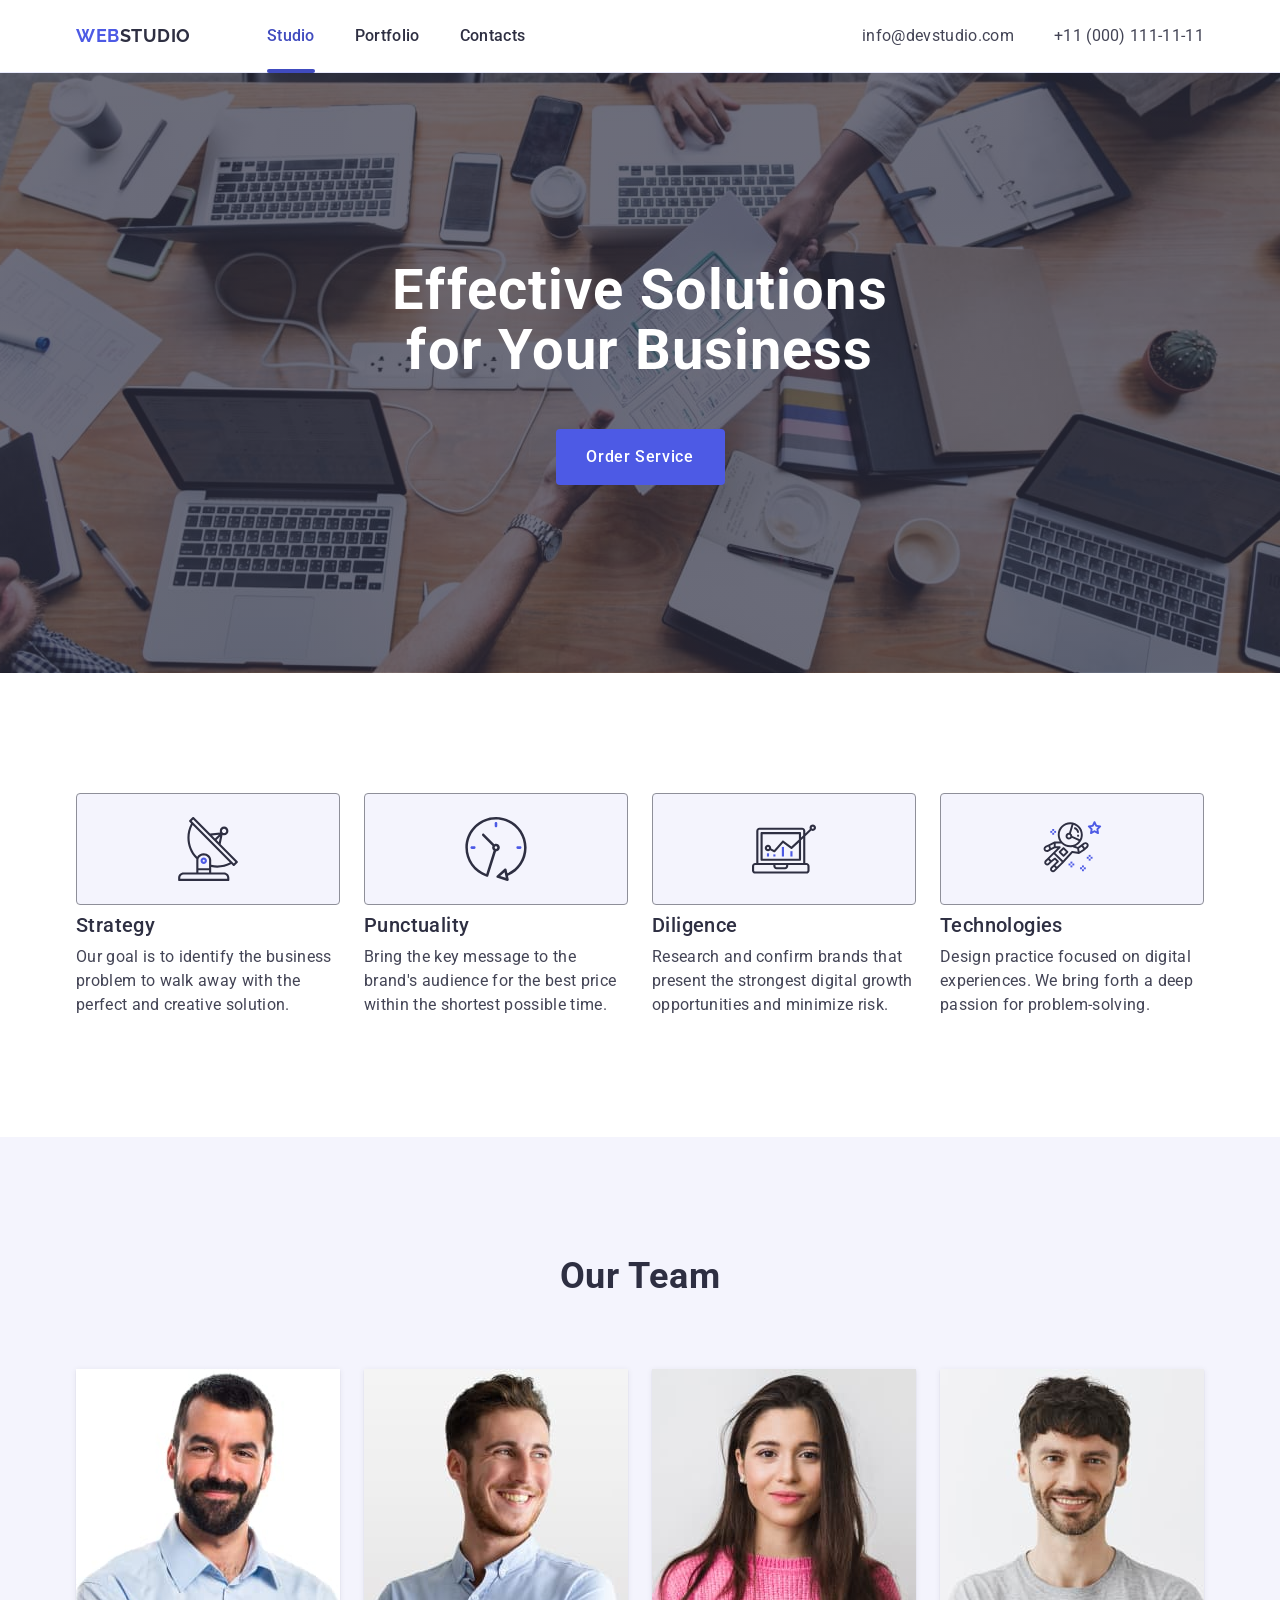
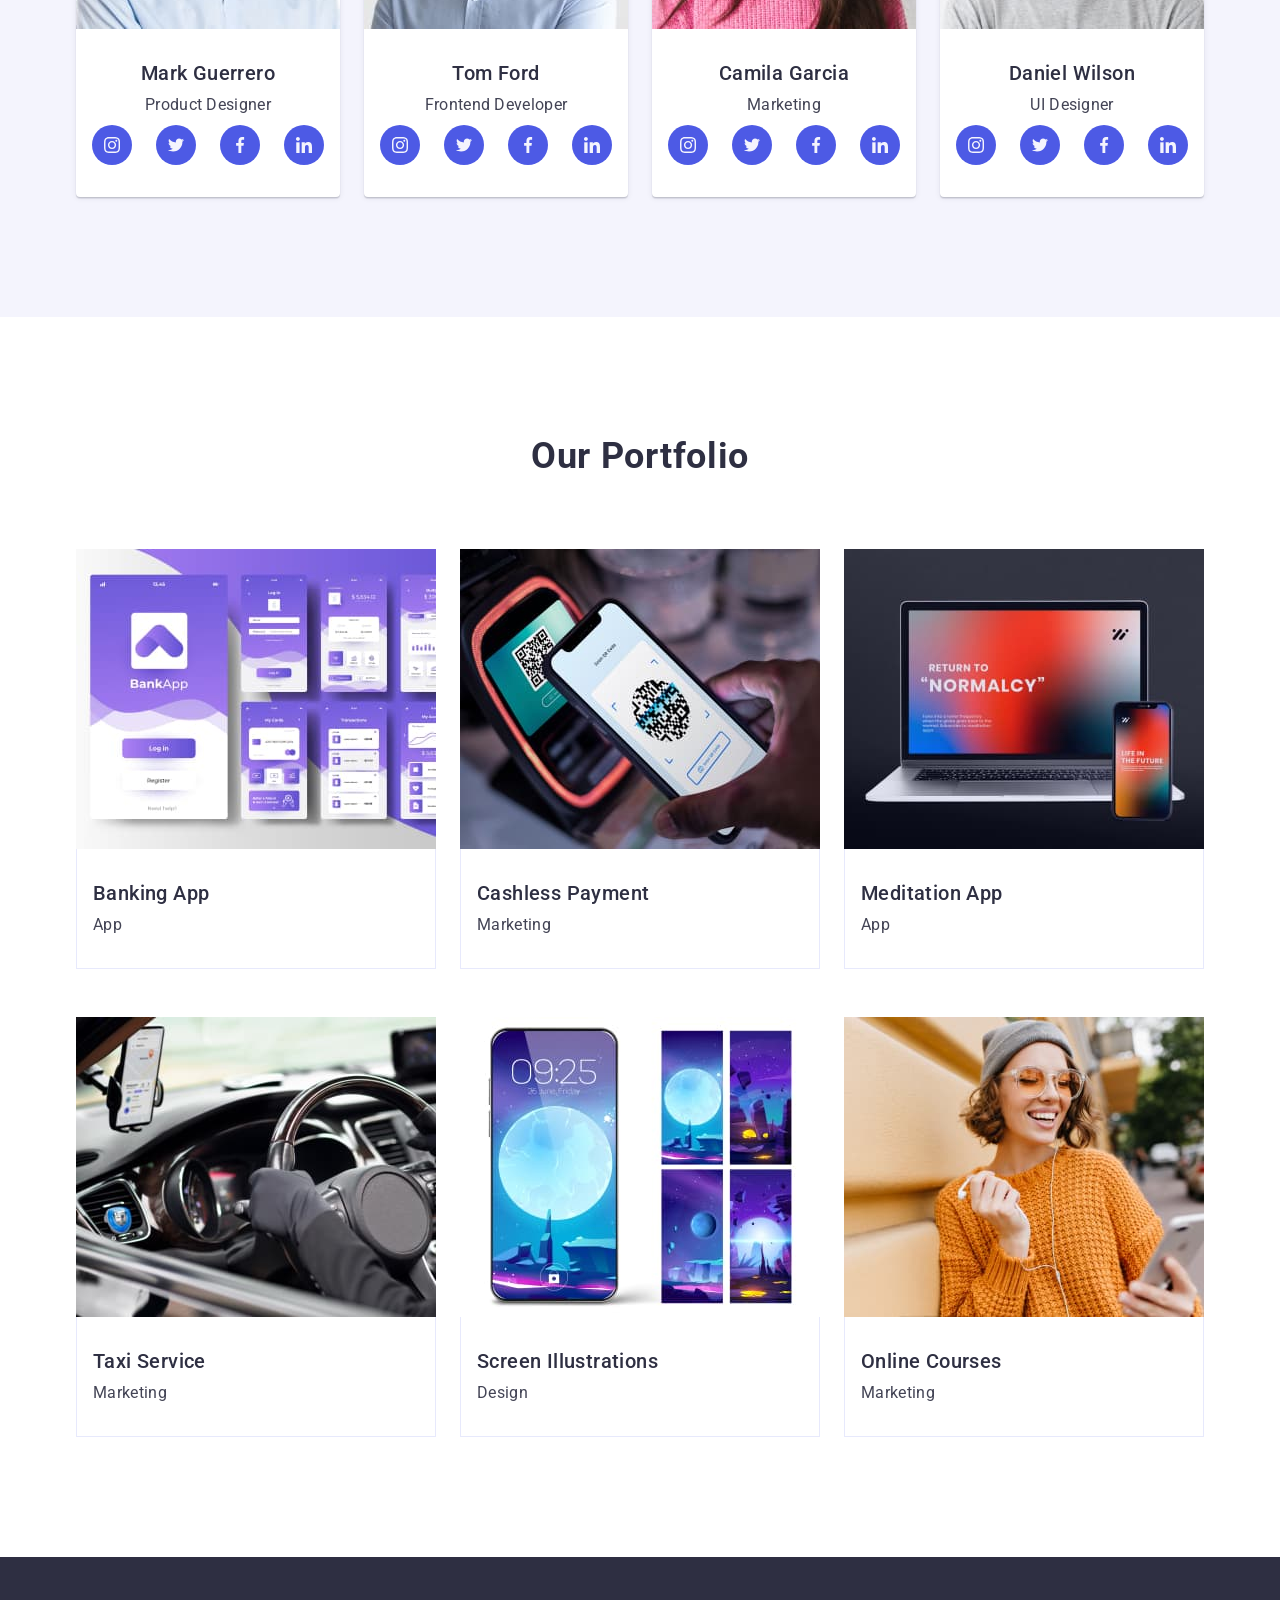
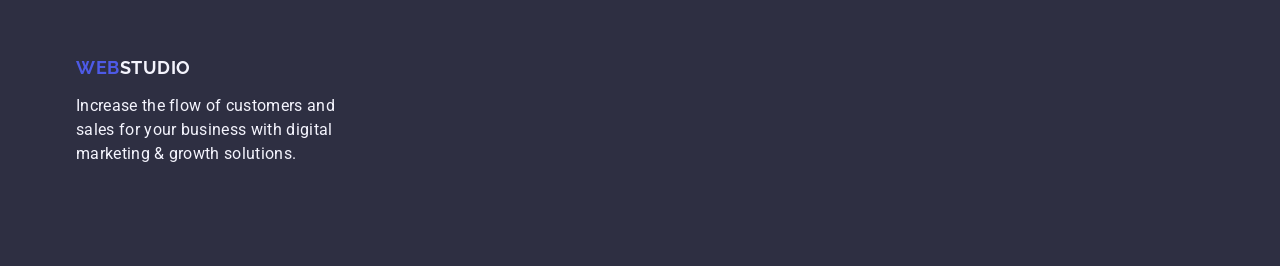
==== commit a725e432: "edits" ====
--- a/index.html
+++ b/index.html
@@ -122,7 +122,8 @@
                                 <li class="team-list-icon">
                                     <a href="" class="team-link-icon">
                                         <svg class="team-icon-svg" width="16" height="16">
-                                            <use href="./images/icons.svg"></use>
+
+                                            <use href="./images/icons.svg#icon-instagram"></use>
                                         </svg>
                                     </a>
                                 </li>
@@ -156,6 +157,37 @@
                         <div class="team-item-container">
                             <h3 class="team-item-title">Tom Ford</h3>
                             <p class="team-item-text">Frontend Developer</p>
+                            <ul class="team-item-list">
+                                <li class="team-list-icon">
+                                    <a href="" class="team-link-icon">
+                                        <svg class="team-icon-svg" width="16" height="16">
+
+                                            <use href="./images/icons.svg#icon-instagram"></use>
+                                        </svg>
+                                    </a>
+                                </li>
+                                <li class="team-list-icon">
+                                    <a href="" class="team-link-icon">
+                                        <svg class="team-icon-svg" width="16" height="16">
+                                            <use href="./images/icons.svg#icon-twitter"></use>
+                                        </svg>
+                                    </a>
+                                </li>
+                                <li class="team-list-icon">
+                                    <a href="" class="team-link-icon">
+                                        <svg class="team-icon-svg" width="16" height="16">
+                                            <use href="./images/icons.svg#icon-facebook"></use>
+                                        </svg>
+                                    </a>
+                                </li>
+                                <li class="team-list-icon">
+                                    <a href="" class="team-link-icon">
+                                        <svg class="team-icon-svg" width="16" height="16">
+                                            <use href="./images/icons.svg#icon-linkedin"></use>
+                                        </svg>
+                                    </a>
+                                </li>
+                            </ul>
                         </div>
                     </li>
                     <li class="team-item">
@@ -164,6 +196,37 @@
                         <div class="team-item-container">
                             <h3 class="team-item-title">Camila Garcia</h3>
                             <p class="team-item-text">Marketing</p>
+                            <ul class="team-item-list">
+                                <li class="team-list-icon">
+                                    <a href="" class="team-link-icon">
+                                        <svg class="team-icon-svg" width="16" height="16">
+
+                                            <use href="./images/icons.svg#icon-instagram"></use>
+                                        </svg>
+                                    </a>
+                                </li>
+                                <li class="team-list-icon">
+                                    <a href="" class="team-link-icon">
+                                        <svg class="team-icon-svg" width="16" height="16">
+                                            <use href="./images/icons.svg#icon-twitter"></use>
+                                        </svg>
+                                    </a>
+                                </li>
+                                <li class="team-list-icon">
+                                    <a href="" class="team-link-icon">
+                                        <svg class="team-icon-svg" width="16" height="16">
+                                            <use href="./images/icons.svg#icon-facebook"></use>
+                                        </svg>
+                                    </a>
+                                </li>
+                                <li class="team-list-icon">
+                                    <a href="" class="team-link-icon">
+                                        <svg class="team-icon-svg" width="16" height="16">
+                                            <use href="./images/icons.svg#icon-linkedin"></use>
+                                        </svg>
+                                    </a>
+                                </li>
+                            </ul>
                         </div>
                     </li>
                     <li class="team-item">
@@ -172,6 +235,37 @@
                         <div class="team-item-container">
                             <h3 class="team-item-title">Daniel Wilson</h3>
                             <p class="team-item-text">UI Designer</p>
+                            <ul class="team-item-list">
+                                <li class="team-list-icon">
+                                    <a href="" class="team-link-icon">
+                                        <svg class="team-icon-svg" width="16" height="16">
+
+                                            <use href="./images/icons.svg#icon-instagram"></use>
+                                        </svg>
+                                    </a>
+                                </li>
+                                <li class="team-list-icon">
+                                    <a href="" class="team-link-icon">
+                                        <svg class="team-icon-svg" width="16" height="16">
+                                            <use href="./images/icons.svg#icon-twitter"></use>
+                                        </svg>
+                                    </a>
+                                </li>
+                                <li class="team-list-icon">
+                                    <a href="" class="team-link-icon">
+                                        <svg class="team-icon-svg" width="16" height="16">
+                                            <use href="./images/icons.svg#icon-facebook"></use>
+                                        </svg>
+                                    </a>
+                                </li>
+                                <li class="team-list-icon">
+                                    <a href="" class="team-link-icon">
+                                        <svg class="team-icon-svg" width="16" height="16">
+                                            <use href="./images/icons.svg#icon-linkedin"></use>
+                                        </svg>
+                                    </a>
+                                </li>
+                            </ul>
                         </div>
                     </li>
                 </ul>
--- a/css/styles.css
+++ b/css/styles.css
@@ -272,19 +272,31 @@
 }
 
 .team-link-icon {
+    display: flex;
+    align-items: center;
+    justify-content: center;
+    width: 100%;
+    height: 100%;
+    background: #4D5AE5;
+    border-radius: 50%;
+    transition: background-color 250ms cubic-bezier(0.4, 0, 0.2, 1);
+}
+
+.team-link-icon:hover,
+.team-link-icon:focus {
+    background-color: #404bbf;
+}
+
+.team-list-icon {
     width: 40px;
     height: 40px;
-    background: #4D5AE5;
-    border-radius: 50%;
 }
 
 .team-item-list {
     display: flex;
-    align-items: center;
     justify-content: center;
-    width: 232px;
-    height: 40px;
-    column-gap: 24px;
+    gap: 24px;
+    margin-top: 8px;
 }
 
 .team-item-title {
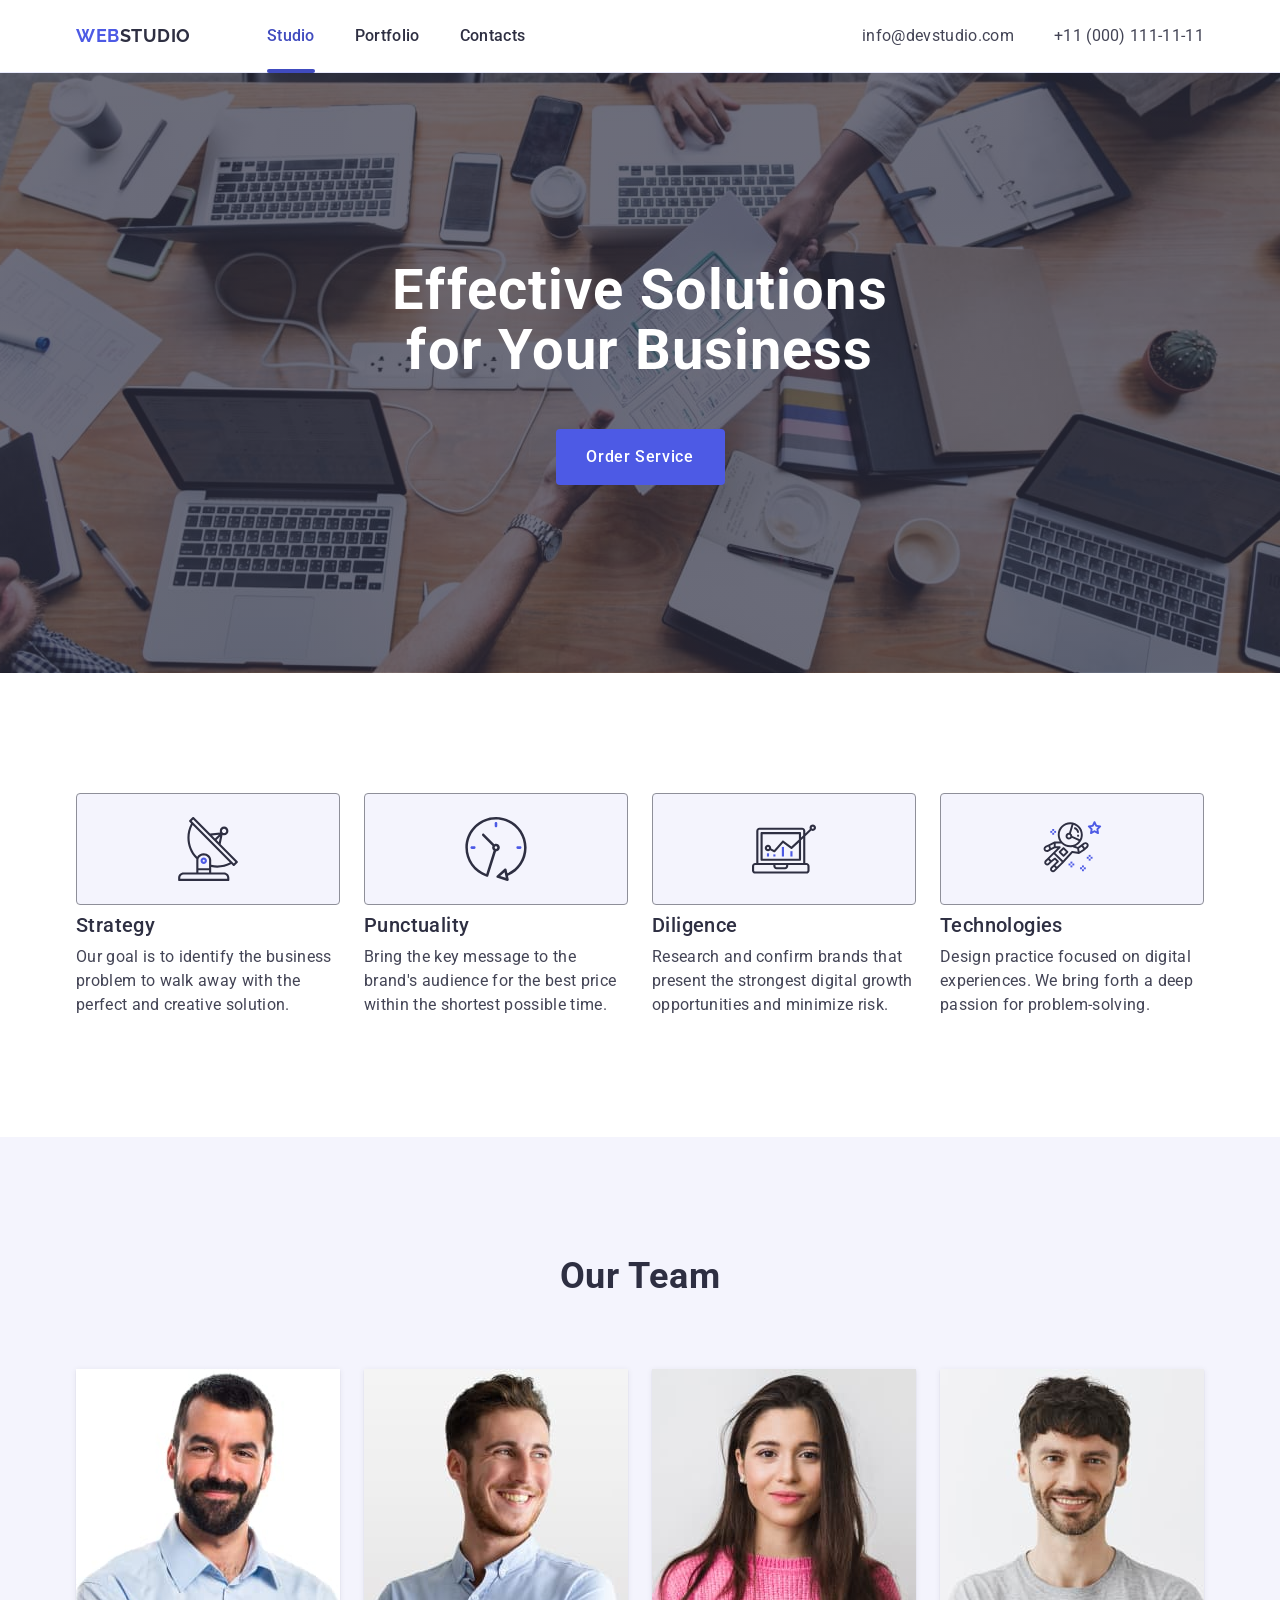
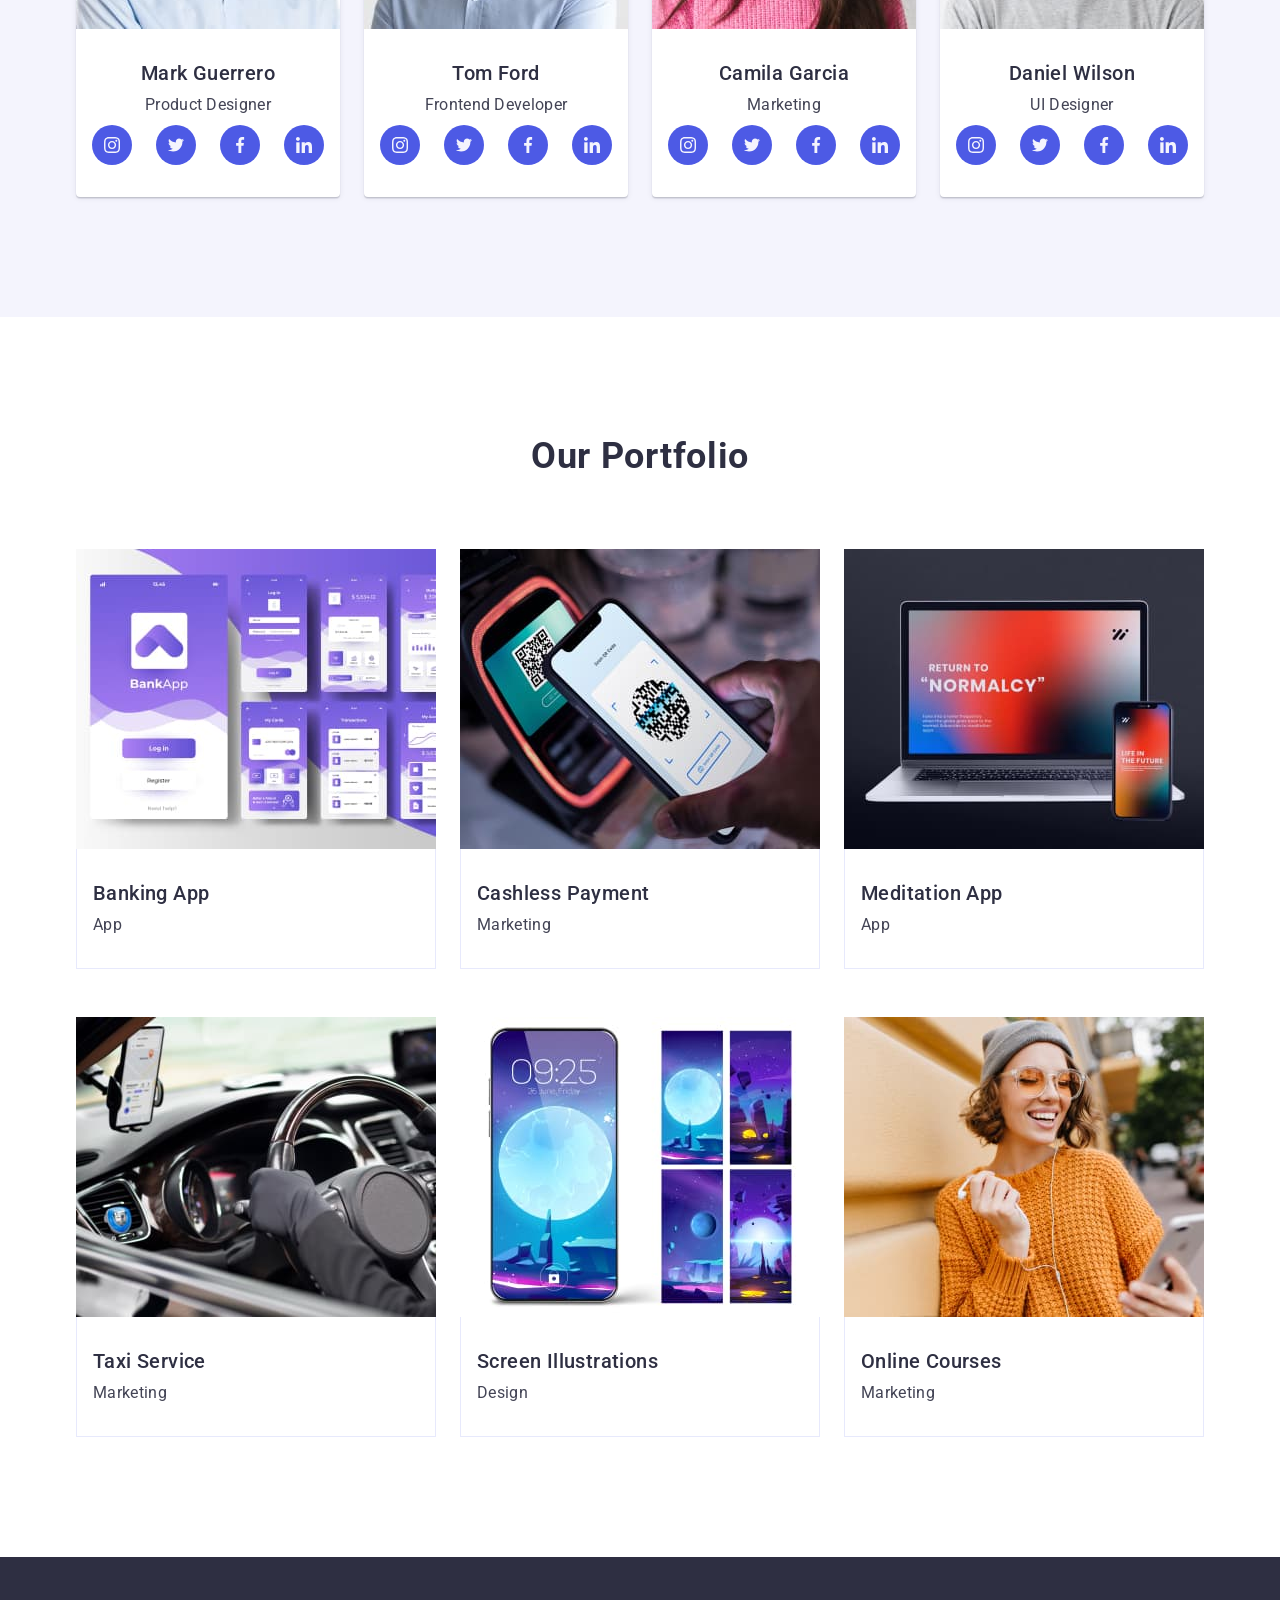
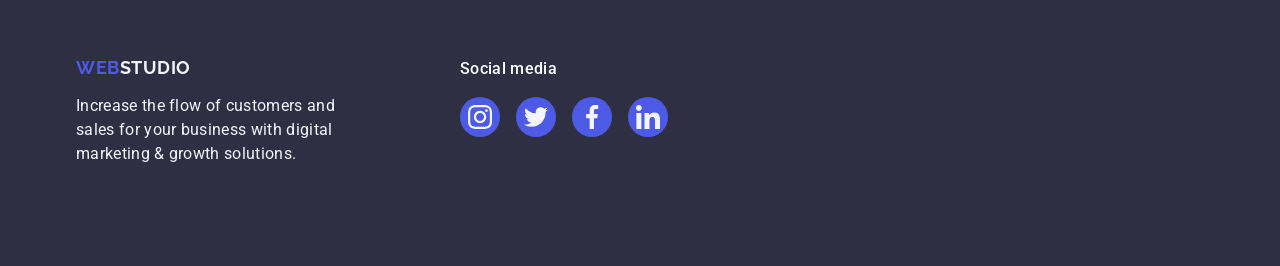
==== commit dffbd54c: "edits" ====
--- a/index.html
+++ b/index.html
@@ -277,48 +277,84 @@
                 <h2 class="section-title">Our Portfolio</h2>
                 <ul class="portfolio-list">
                     <li class="portfolio-item">
-                        <img class="portfolio-item-img" src="./images/bankingapp.jpg" alt="banking app design"
-                            width="360" height="300">
+                        <div class="portfolio-overflow-container">
+                            <img class="portfolio-item-img" src="./images/bankingapp.jpg" alt="banking app design"
+                                width="360" height="300">
+                            <p class="portfolio-overflow-text">14 Stylish and User-Friendly App Design Concepts · Task
+                                Manager App · Calorie Tracker App · Exotic Fruit Ecommerce App ·
+                                Cloud Storage App
+                            </p>
+                        </div>
                         <div class="portfolio-item-container">
                             <h3 class="portfolio-item-title">Banking App</h3>
                             <p class="portfolio-item-text">App</p>
                         </div>
                     </li>
                     <li class="portfolio-item">
-                        <img class="portfolio-item-img" src="./images/cashlesspayment.jpg" alt="payment using qr code"
-                            width="360" height="300">
+                        <div class="portfolio-overflow-container">
+                            <img class="portfolio-item-img" src="./images/cashlesspayment.jpg"
+                                alt="payment using qr code" width="360" height="300">
+                            <p class="portfolio-overflow-text">14 Stylish and User-Friendly App Design Concepts · Task
+                                Manager App · Calorie Tracker App · Exotic Fruit Ecommerce App ·
+                                Cloud Storage App
+                            </p>
+                        </div>
                         <div class="portfolio-item-container">
                             <h3 class="portfolio-item-title">Cashless Payment</h3>
                             <p class="portfolio-item-text">Marketing</p>
                         </div>
                     </li>
                     <li class="portfolio-item">
-                        <img class="portfolio-item-img" src="./images/meditationapp.jpg" alt="laptop and phone"
-                            width="360" height="300">
+                        <div class="portfolio-overflow-container">
+                            <img class="portfolio-item-img" src="./images/meditationapp.jpg" alt="laptop and phone"
+                                width="360" height="300">
+                            <p class="portfolio-overflow-text">14 Stylish and User-Friendly App Design Concepts · Task
+                                Manager App · Calorie Tracker App · Exotic Fruit Ecommerce App ·
+                                Cloud Storage App
+                            </p>
+                        </div>
                         <div class="portfolio-item-container">
                             <h3 class="portfolio-item-title">Meditation App</h3>
                             <p class="portfolio-item-text">App</p>
                         </div>
                     </li>
                     <li class="portfolio-item">
-                        <img class="portfolio-item-img" src="./images/taxiservice.jpg" alt="car interior" width="360"
-                            height="300">
+                        <div class="portfolio-overflow-container">
+                            <img class="portfolio-item-img" src="./images/taxiservice.jpg" alt="car interior"
+                                width="360" height="300">
+                            <p class="portfolio-overflow-text">14 Stylish and User-Friendly App Design Concepts · Task
+                                Manager App · Calorie Tracker App · Exotic Fruit Ecommerce App ·
+                                Cloud Storage App
+                            </p>
+                        </div>
                         <div class="portfolio-item-container">
                             <h3 class="portfolio-item-title">Taxi Service</h3>
                             <p class="portfolio-item-text">Marketing</p>
                         </div>
                     </li>
                     <li class="portfolio-item">
-                        <img class="portfolio-item-img" src="./images/screenillustrations.jpg" alt="phone home screen"
-                            width="360" height="300">
+                        <div class="portfolio-overflow-container">
+                            <img class="portfolio-item-img" src="./images/screenillustrations.jpg"
+                                alt="phone home screen" width="360" height="300">
+                            <p class="portfolio-overflow-text">14 Stylish and User-Friendly App Design Concepts · Task
+                                Manager App · Calorie Tracker App · Exotic Fruit Ecommerce App ·
+                                Cloud Storage App
+                            </p>
+                        </div>
                         <div class="portfolio-item-container">
                             <h3 class="portfolio-item-title">Screen Illustrations</h3>
                             <p class="portfolio-item-text">Design</p>
                         </div>
                     </li>
                     <li class="portfolio-item">
-                        <img class="portfolio-item-img" src="./images/onlinecourses.jpg"
-                            alt="girl with headphones and a phone in her hands" width="360" height="300">
+                        <div class="portfolio-overflow-container">
+                            <img class="portfolio-item-img" src="./images/onlinecourses.jpg"
+                                alt="girl with headphones and a phone in her hands" width="360" height="300">
+                            <p class="portfolio-overflow-text">14 Stylish and User-Friendly App Design Concepts · Task
+                                Manager App · Calorie Tracker App · Exotic Fruit Ecommerce App ·
+                                Cloud Storage App
+                            </p>
+                        </div>
                         <div class="portfolio-item-container">
                             <h3 class="portfolio-item-title">Online Courses</h3>
                             <p class="portfolio-item-text">Marketing</p>
@@ -330,11 +366,46 @@
     </main>
 
     <footer class="page-footer">
-        <div class="container">
-            <a class="logo footer-logo" href="./index.html">Web<span class="logo-color">Studio</span></a>
-            <p class="footer-text">Increase the flow of customers and sales for your business
-                with digital marketing & growth solutions.
-            </p>
+        <div class="container footer-container">
+            <div class="second-footer-container">
+                <a class="logo footer-logo" href="./index.html">Web<span class="logo-color">Studio</span></a>
+                <p class="footer-text">Increase the flow of customers and sales for your business
+                    with digital marketing & growth solutions.
+                </p>
+            </div>
+            <div class="footer-icon-container">
+                <p class="footer-icon-text">Social media</p>
+                <ul class="footer-icon-list">
+                    <li class="footer-icon-item">
+                        <a class="footer-icon-link" href="">
+                            <svg class="footer-icon-svg" width="24" height="24">
+                                <use href="./images/icons.svg#icon-instagram"></use>
+                            </svg>
+                        </a>
+                    </li>
+                    <li class="footer-icon-item">
+                        <a class="footer-icon-link" href="">
+                            <svg class="footer-icon-svg" width="24" height="24">
+                                <use href="./images/icons.svg#icon-twitter"></use>
+                            </svg>
+                        </a>
+                    </li>
+                    <li class="footer-icon-item">
+                        <a class="footer-icon-link" href="">
+                            <svg class="footer-icon-svg" width="24" height="24">
+                                <use href="./images/icons.svg#icon-facebook"></use>
+                            </svg>
+                        </a>
+                    </li>
+                    <li class="footer-icon-item">
+                        <a class="footer-icon-link" href="">
+                            <svg class="footer-icon-svg" width="24" height="24">
+                                <use href="./images/icons.svg#icon-linkedin"></use>
+                            </svg>
+                        </a>
+                    </li>
+                </ul>
+            </div>
         </div>
     </footer>
 </body>
--- a/css/styles.css
+++ b/css/styles.css
@@ -299,6 +299,10 @@
     margin-top: 8px;
 }
 
+.team-icon-svg {
+    fill: #f4f4fd;
+}
+
 .team-item-title {
     font-weight: 500;
     font-size: 20px;
@@ -324,6 +328,18 @@
     row-gap: 48px;
 }
 
+.portfolio-item:hover,
+.portfolio-item:focus {
+    box-shadow: 0px 1px 6px rgba(46, 47, 66, 0.08),
+        0px 1px 1px rgba(46, 47, 66, 0.16),
+        0px 2px 1px rgba(46, 47, 66, 0.08);
+}
+
+.portfolio-item.portfolio-overflow-text:hover,
+.portfolio-item.portfolio-overflow-text:focus {
+    transform: translateY(0%);
+}
+
 .portfolio-item-title {
     font-weight: 500;
     font-size: 20px;
@@ -338,6 +354,11 @@
     line-height: 1.5;
     letter-spacing: 0.02em;
     color: #434455;
+}
+
+.portfolio-overflow-container {
+    position: relative;
+    overflow: hidden;
 }
 
 .portfolio-item-container {
@@ -349,8 +370,24 @@
     height: 120px;
 }
 
+.portfolio-overflow-text {
+    position: absolute;
+    top: 0;
+    font-size: 16px;
+    line-height: 1.5;
+    letter-spacing: 0.02em;
+    color: #f4f4fd;
+    padding: 40px 32px;
+    background-color: #4d5ae5;
+    height: 100%;
+    width: 100%;
+    transform: translateY(100%);
+    transition: transform 250ms cubic-bezier(0.4, 0, 0.2, 1);
+}
+
 .portfolio-item {
     width: calc((100% - 48px) / 3);
+    transition: box-shadow 250ms cubic-bezier(0.4, 0, 0.2, 1);
 }
 /*============/MAIN STYLES============*/
 
@@ -377,4 +414,51 @@
     margin-bottom: 16px;
 }
 
+.footer-container {
+    display: flex;
+    align-items: baseline;
+}
+
+.second-footer-container {
+    margin-right: 120px;
+}
+
+.footer-icon-text {
+    font-weight: 500;
+    font-size: 16px;
+    line-height: 1.5;
+    letter-spacing: 0.02em;
+    color: #FFFFFF;
+    margin-bottom: 16px;
+}
+
+.footer-icon-list {
+    display: flex;
+    gap: 16px;
+}
+
+.footer-icon-item {
+    width: 40px;
+    height: 40px;
+}
+
+.footer-icon-link {
+    width: 100%;
+    height: 100%;
+    background-color: #4d5ae5;
+    border-radius: 50%;
+    display: flex;
+    align-items: center;
+    justify-content: center;
+    transition: background-color 250ms cubic-bezier(0.4, 0, 0.2, 1);
+}
+
+.footer-icon-link:hover,
+.footer-icon-link:focus {
+    background-color: #31d0aa;
+}
+
+.footer-icon-svg {
+    fill: #f4f4fd;
+}
 /*============/FOOTER STYLES==========*/
